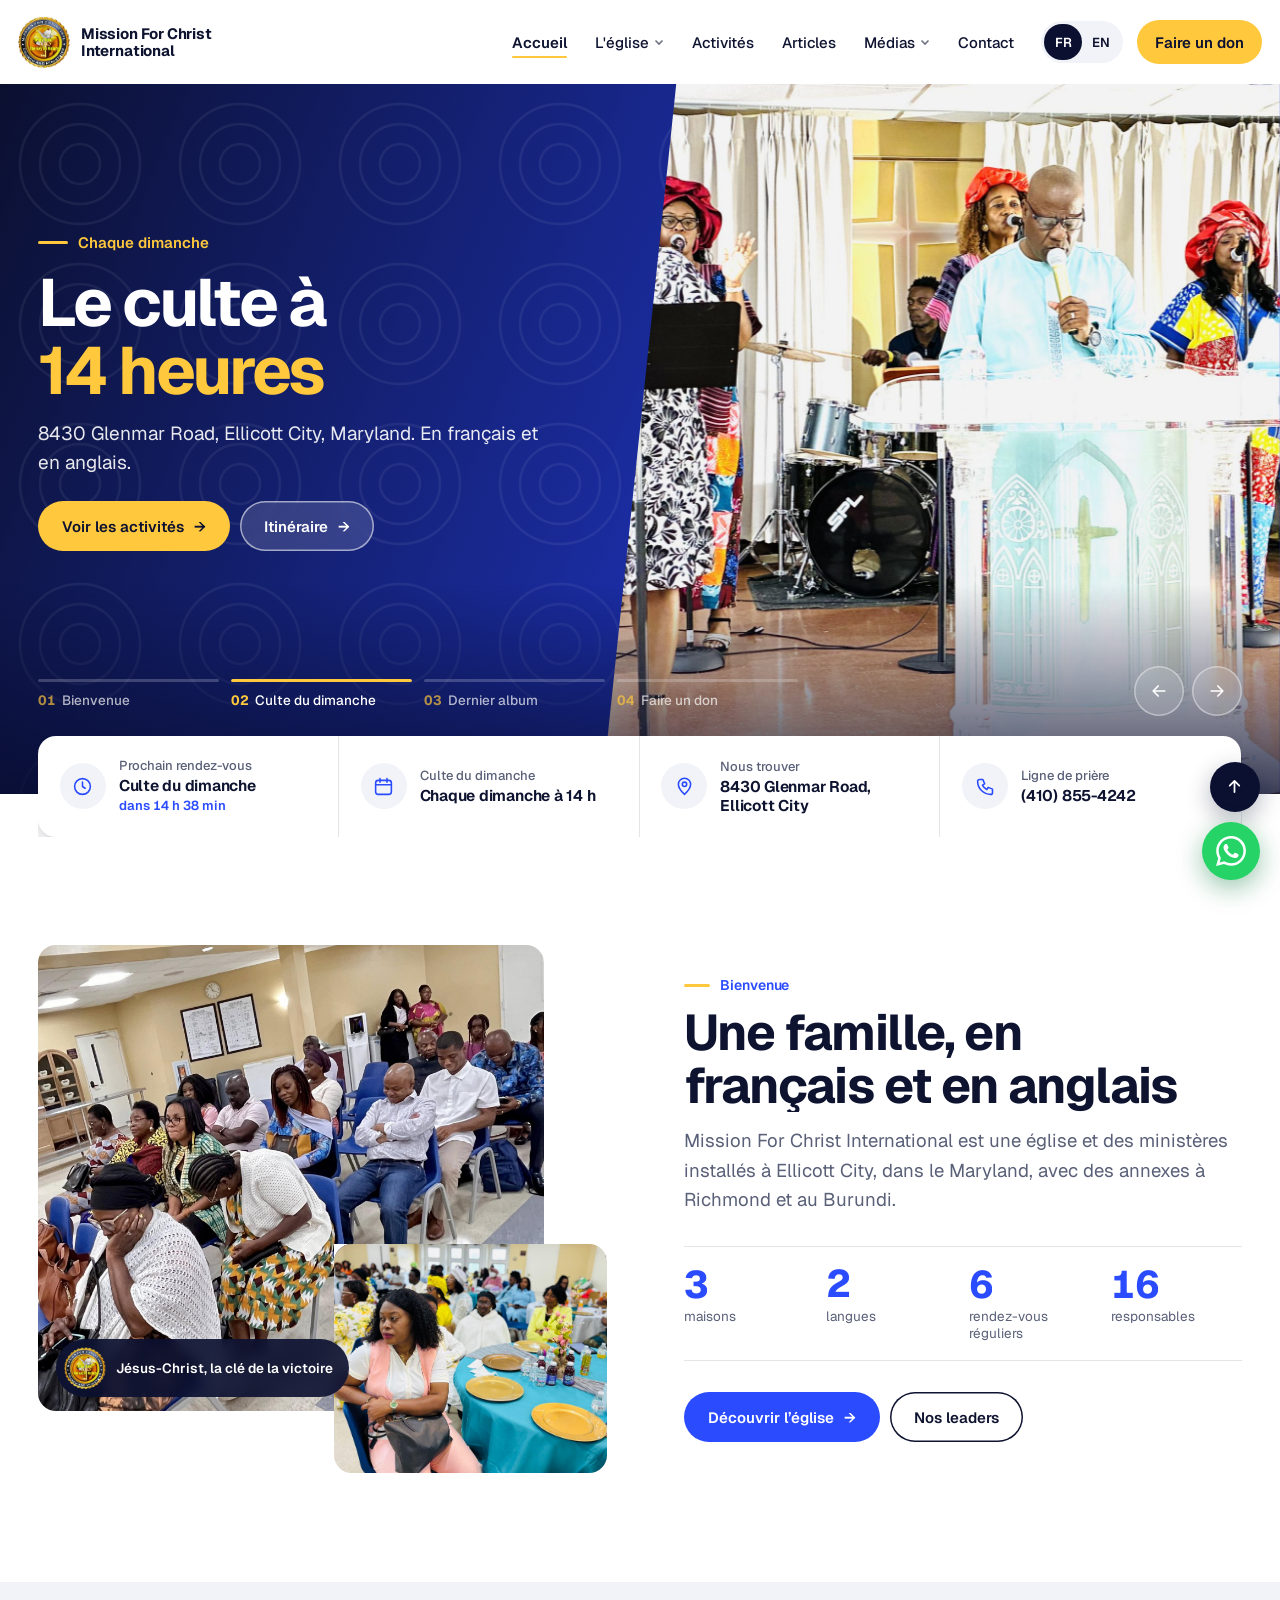
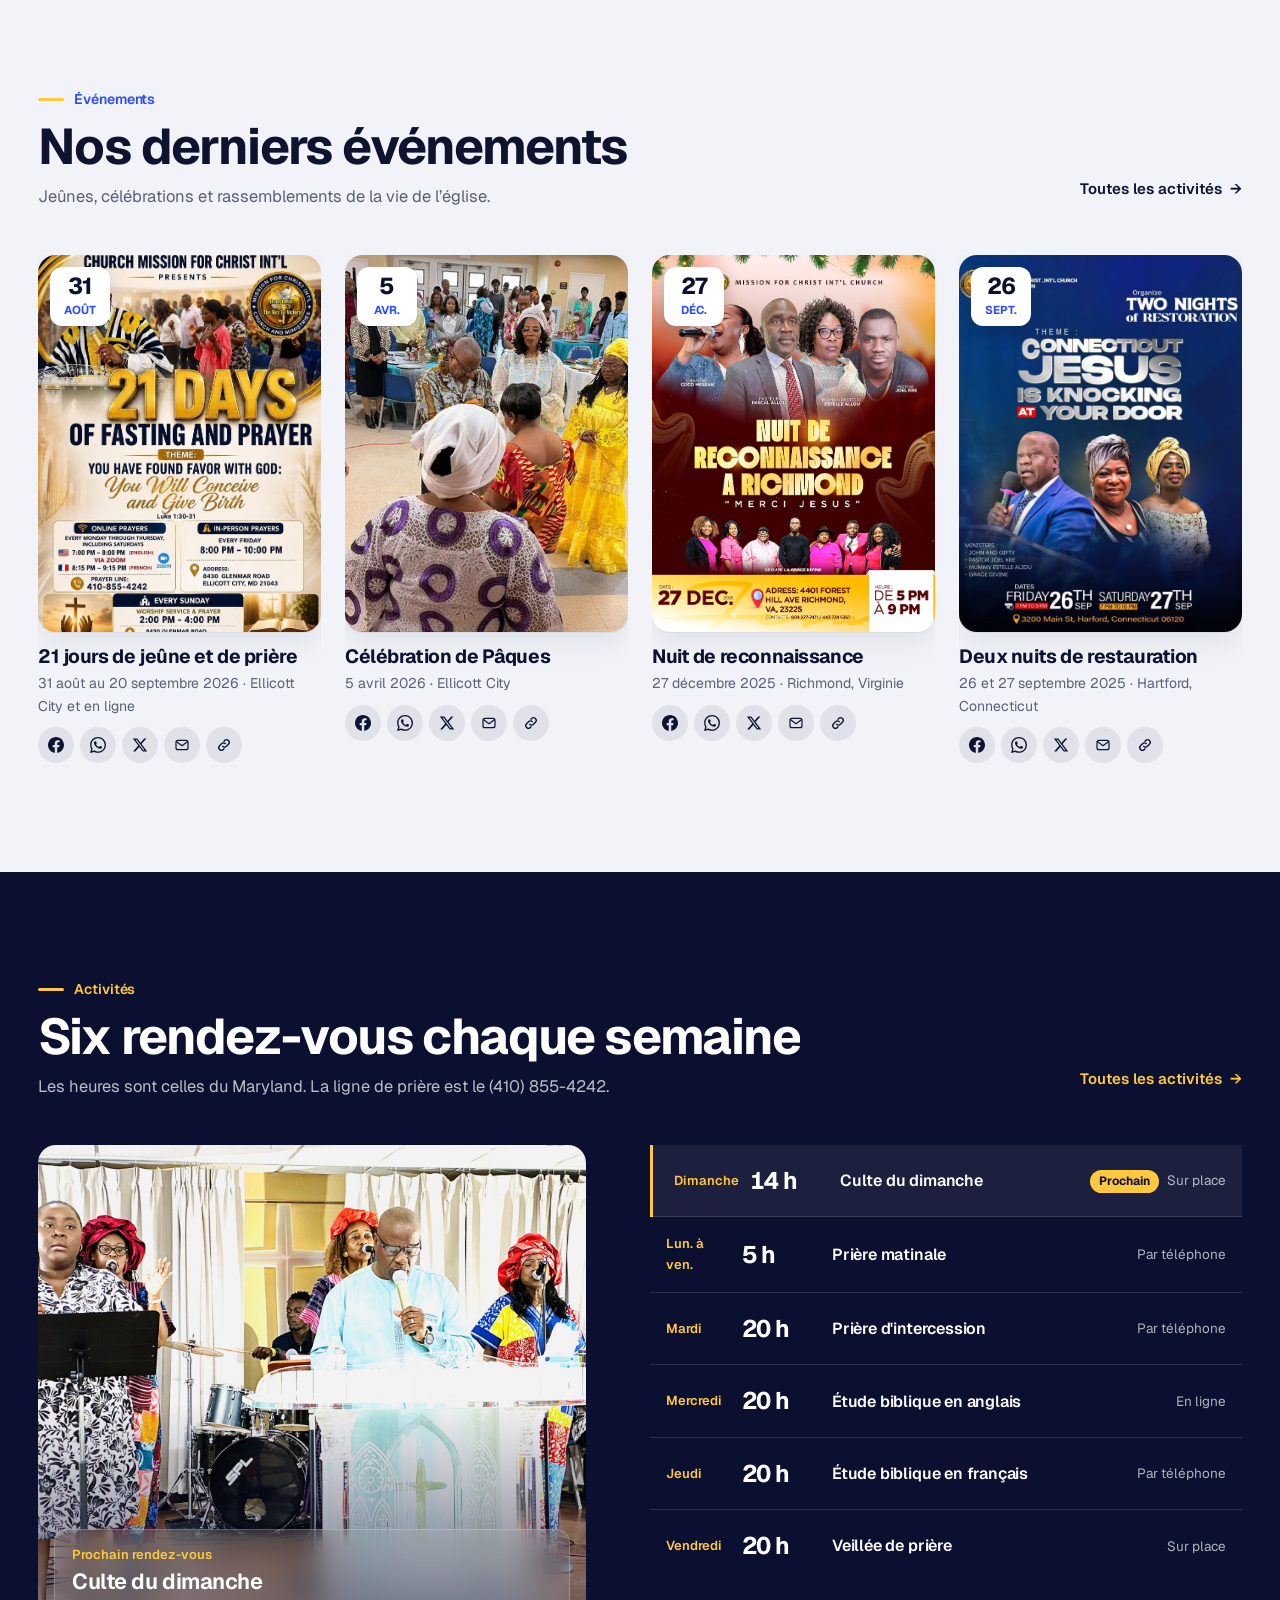
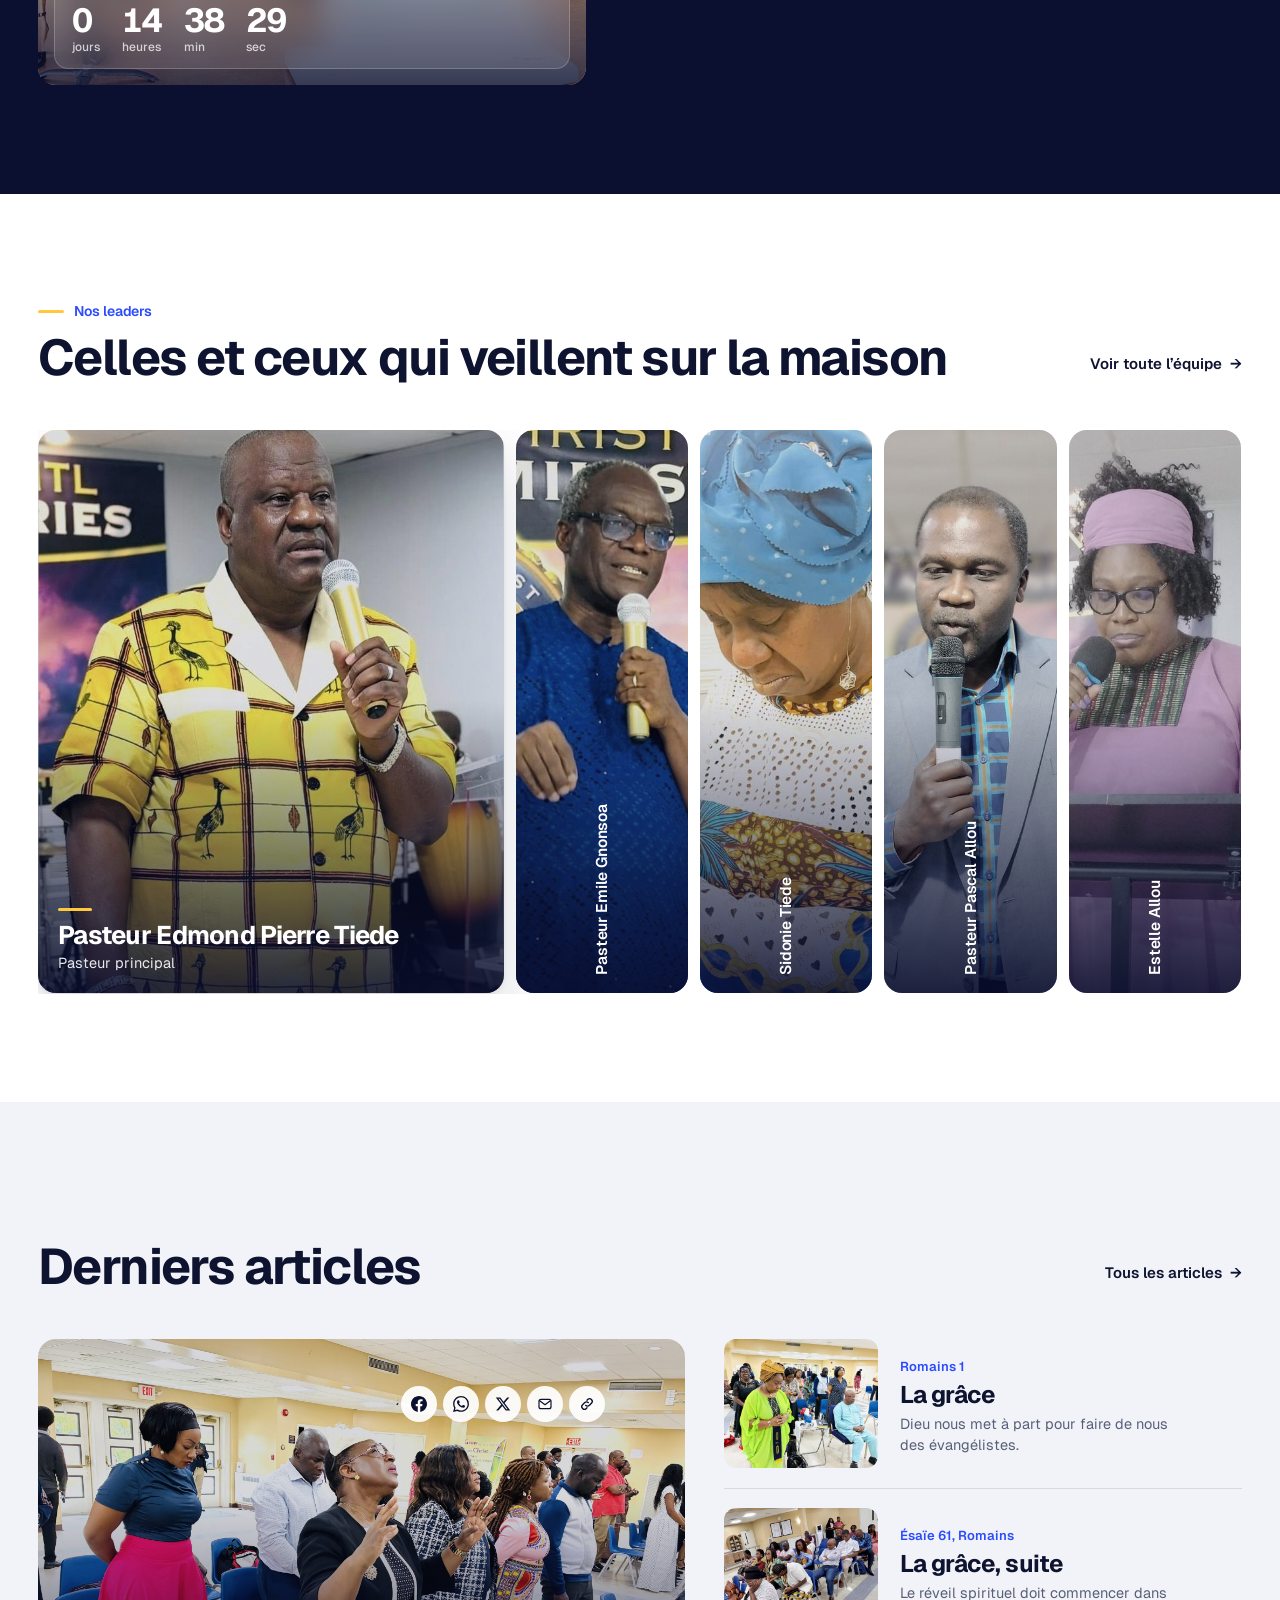
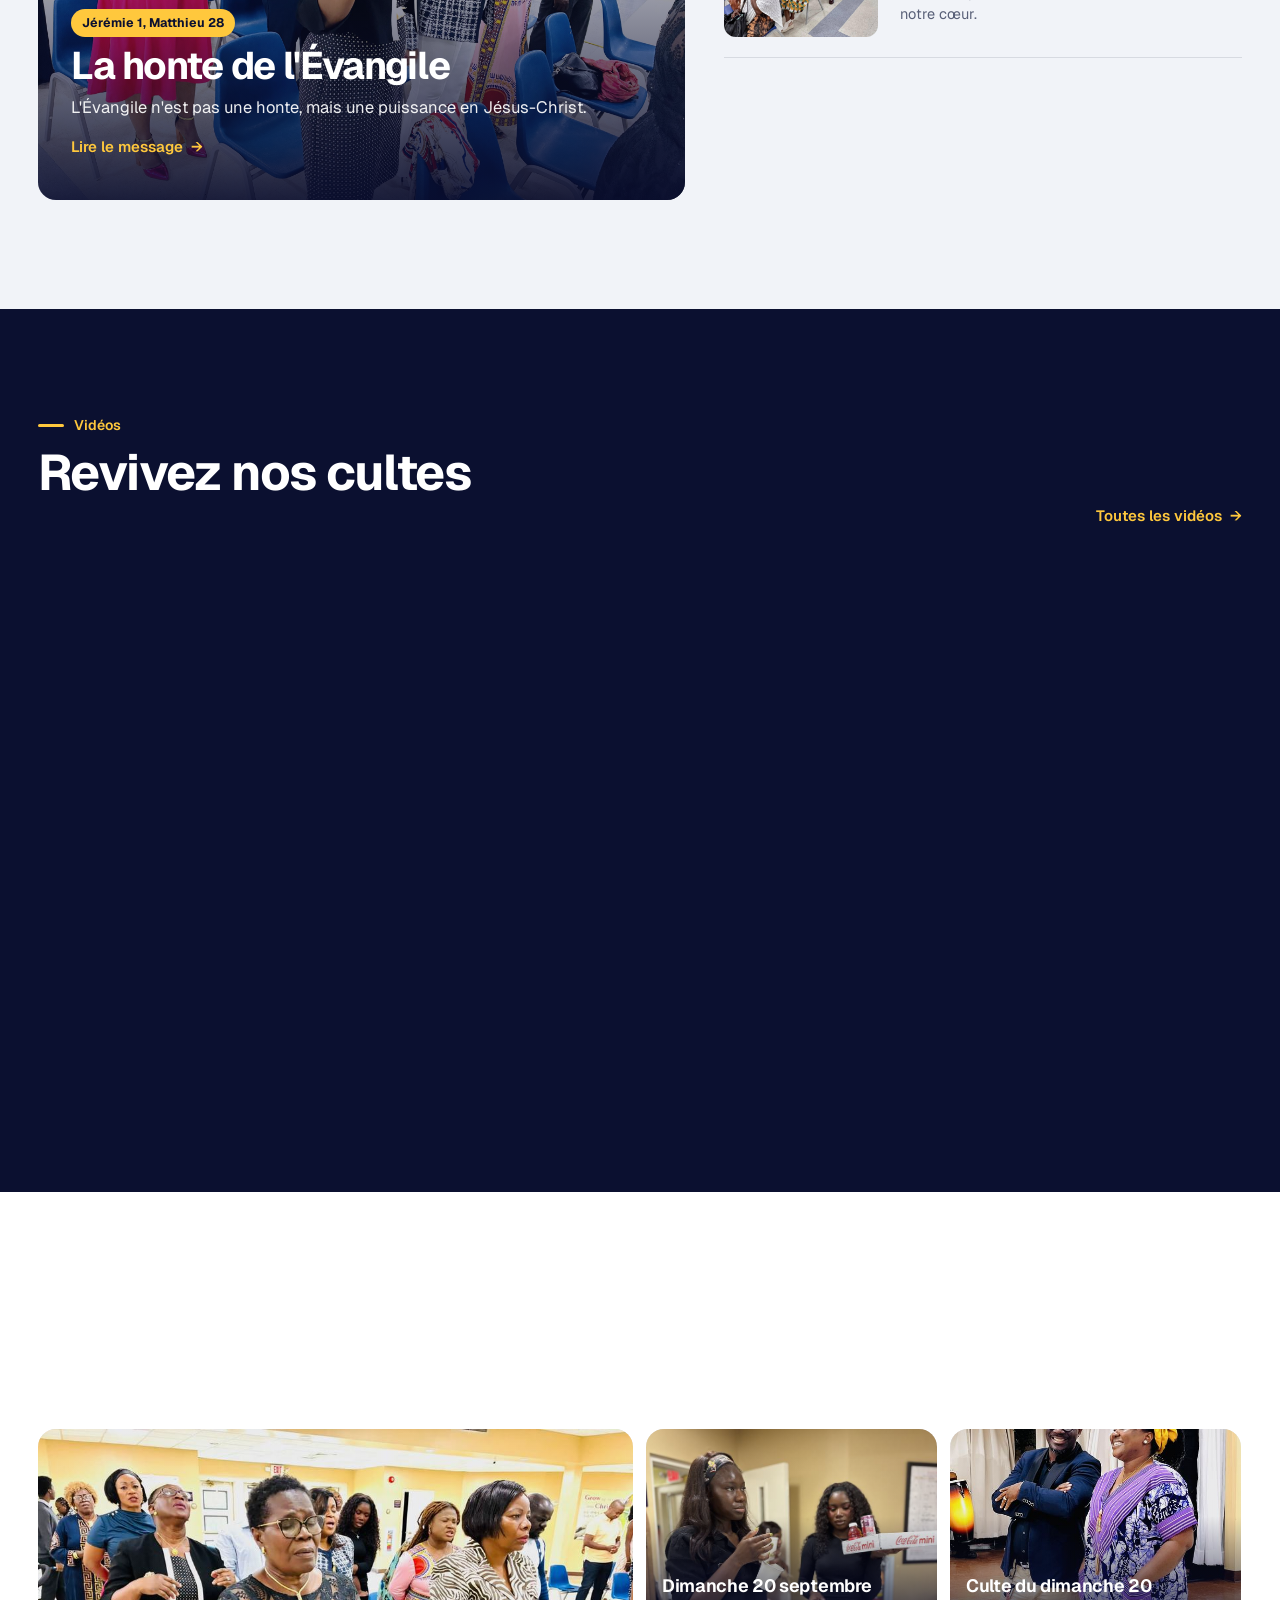
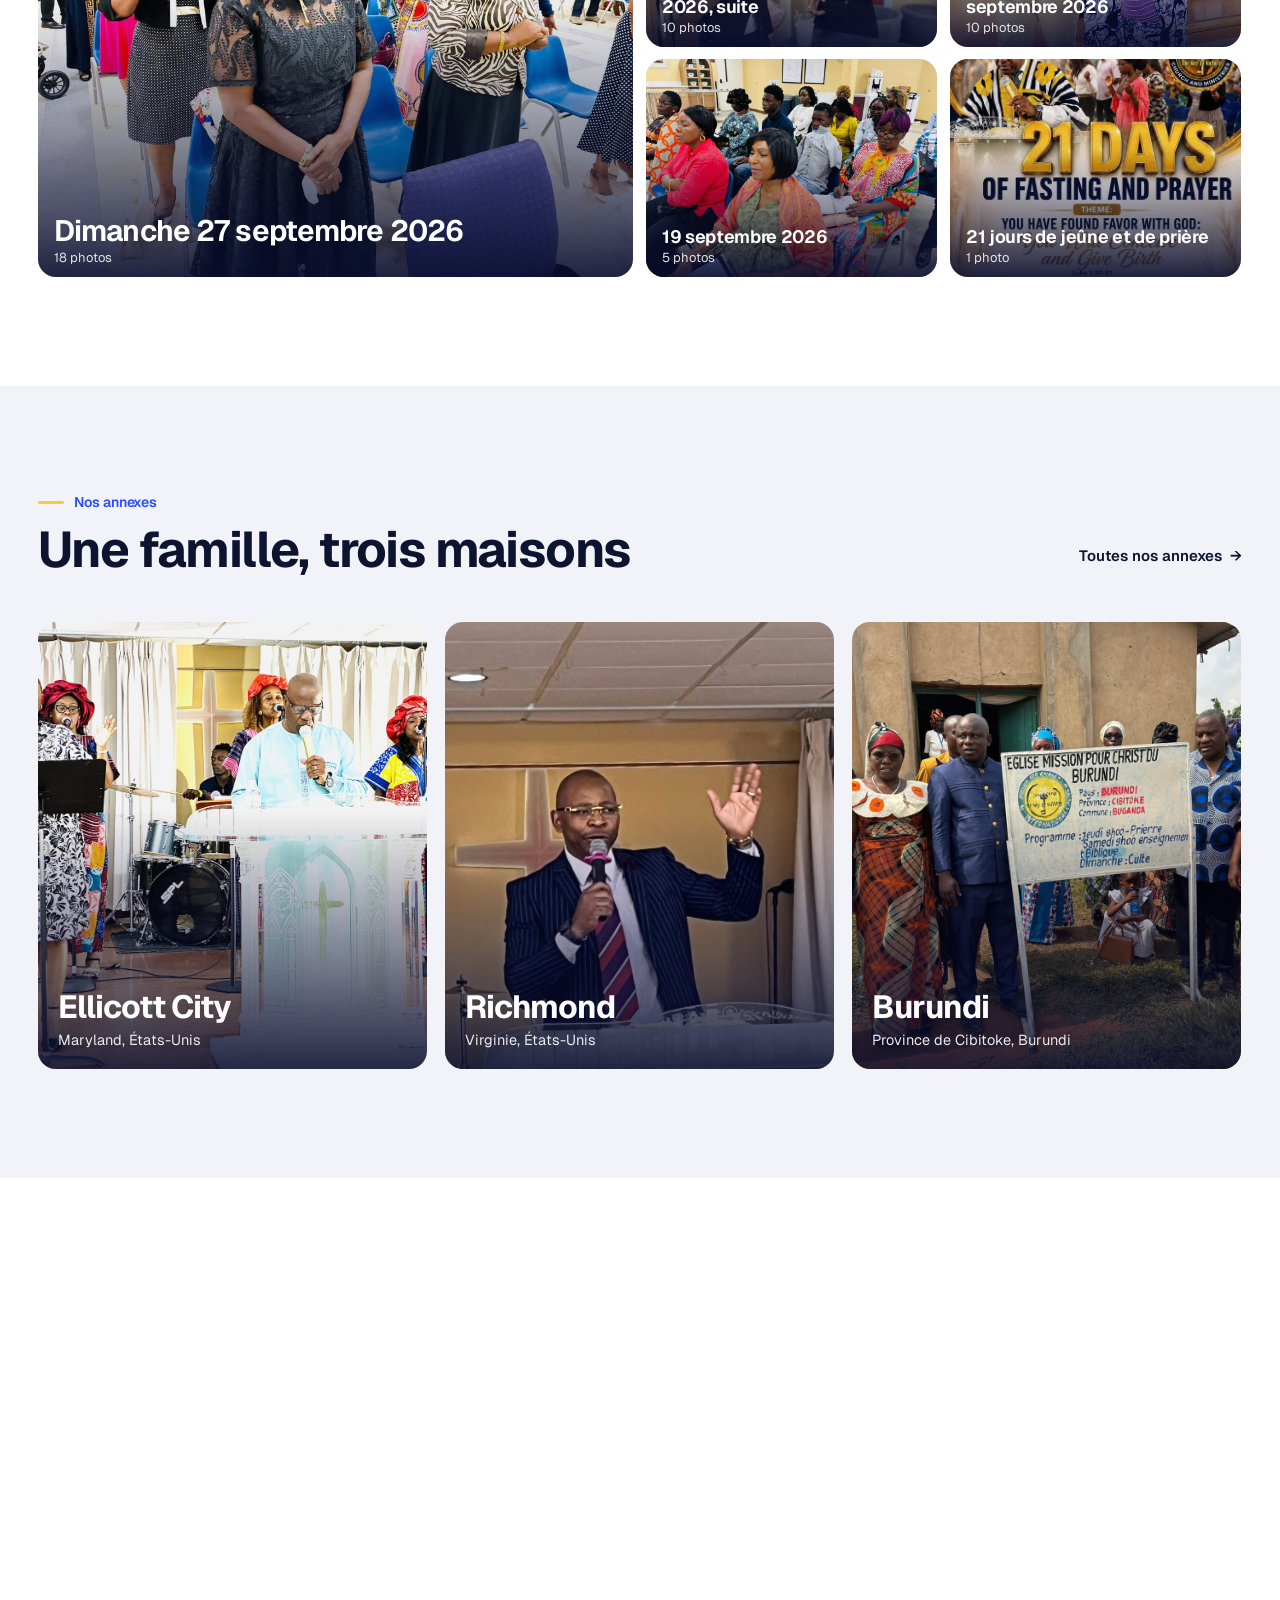
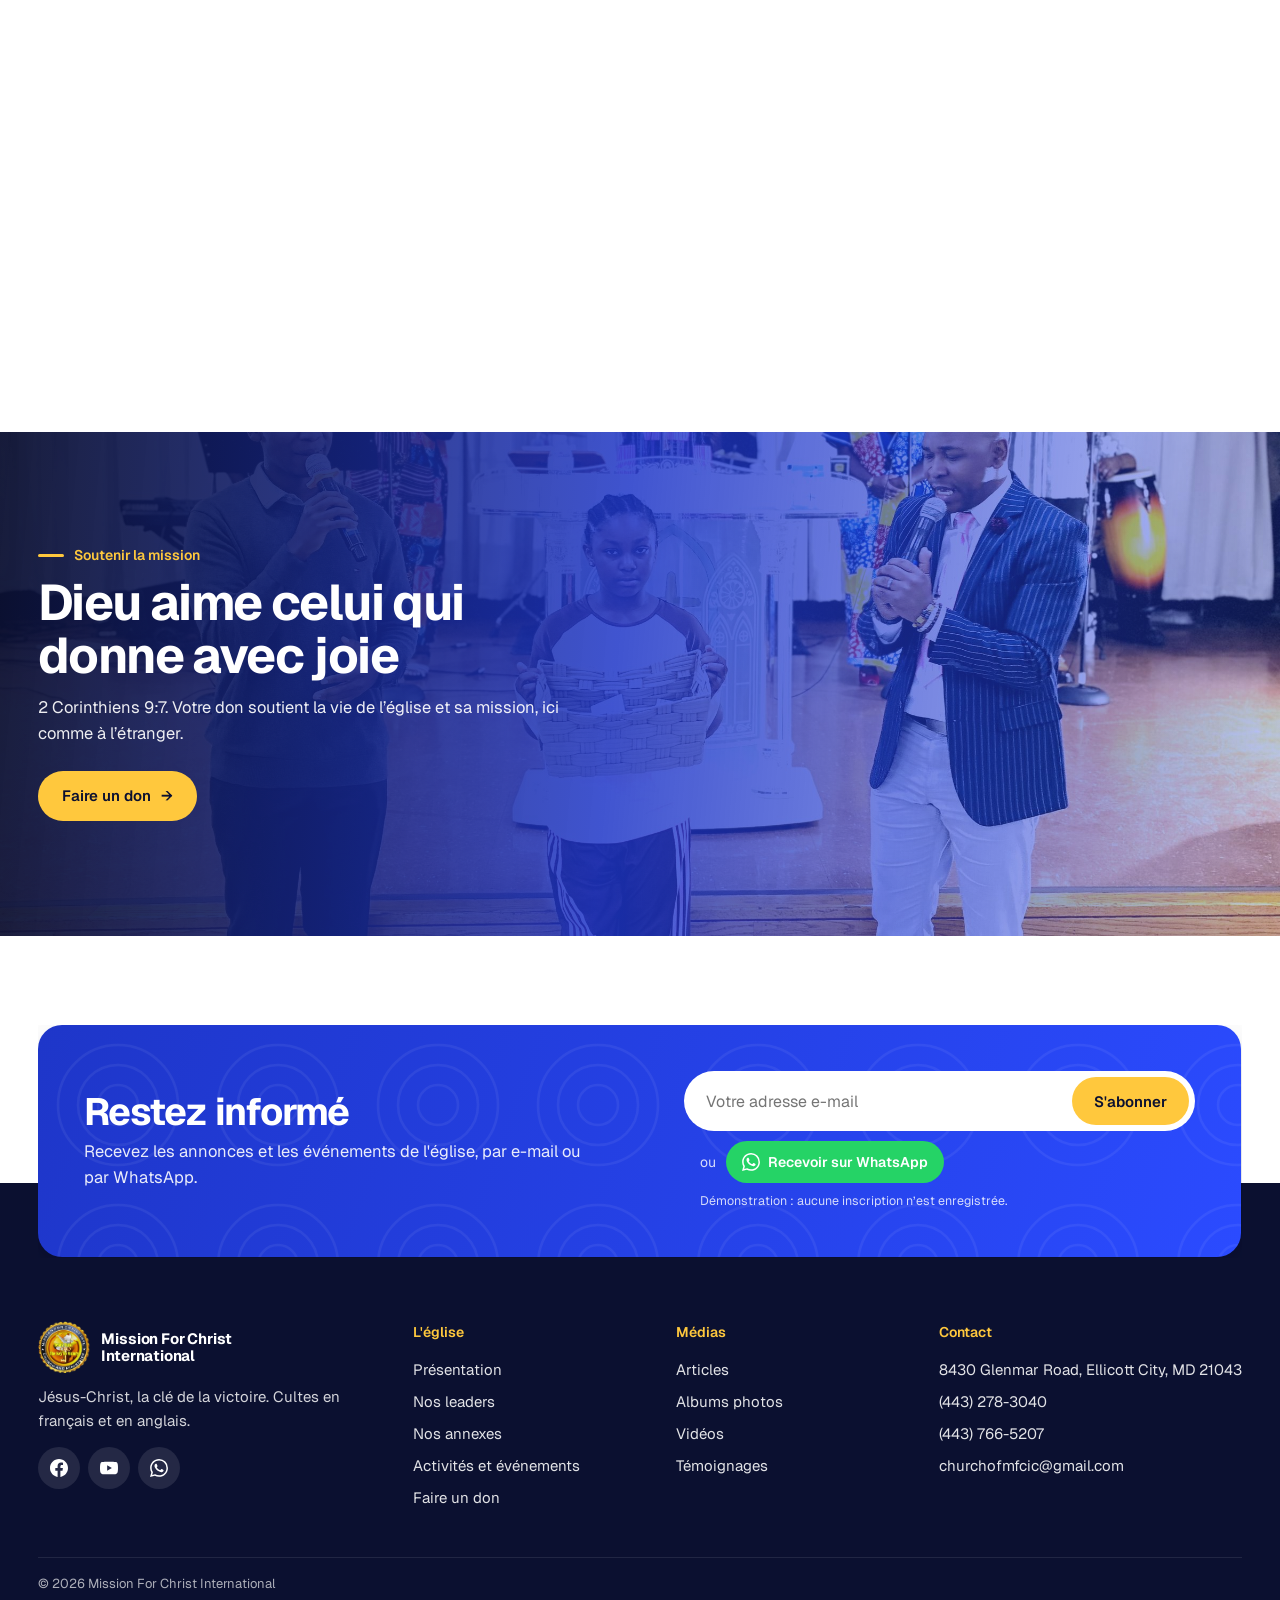
==== index.html @ 02cd9f5e "Publie la démo du site Mission For Christ International Co-Authored-By: Claude Opus 5.5 <noreply@ant" ====
<!doctype html>
<html lang="fr">
<head>
<meta charset="utf-8"><meta name="viewport" content="width=device-width,initial-scale=1">
<meta name="robots" content="noindex,nofollow">
<title>Mission For Christ International</title>
<meta name="description" content="Église et ministères à Ellicott City, Maryland. Jésus-Christ, la clé de la victoire. Cultes en français et en anglais.">
<link rel="icon" href="assets/img/logo.png">
<link rel="preconnect" href="https://fonts.googleapis.com"><link rel="preconnect" href="https://fonts.gstatic.com" crossorigin>
<link href="https://fonts.googleapis.com/css2?family=Geist:wght@400;500;600;700;800&display=swap" rel="stylesheet">
<link rel="stylesheet" href="site.css?v=8">
</head>
<body>
<div id="root"></div>
<script src="albums-data.js"></script>
<script src="site.js?v=8"></script>
</body>
</html>
---- site.css ----
/* MFCI, version 3. Couleurs : blanc, bleu, or, marine. Sobre, avec du mouvement au défilement et au survol. */
:root{--navy:#0B1030;--ink:#0E1330;--blue:#2B4BFF;--blue2:#1E36C9;--gold:#FFC83D;--mist:#F1F3F8;--white:#fff;--muted:#596078;--rule:rgba(14,19,48,.11);
  --t:'Geist',system-ui,-apple-system,sans-serif;--r:18px;--ease:cubic-bezier(.2,.7,.2,1);--gut:clamp(32px,6vw,88px);--sp:clamp(60px,8.5vw,116px);
  --sh:0 1px 2px rgba(14,19,48,.05),0 10px 30px rgba(14,19,48,.08);--sh2:0 2px 4px rgba(14,19,48,.06),0 24px 56px rgba(14,19,48,.16);
  --rings:url("data:image/svg+xml,%3Csvg xmlns='http://www.w3.org/2000/svg' width='160' height='160'%3E%3Cg fill='none' stroke='%23fff' stroke-opacity='.06' stroke-width='2.5'%3E%3Ccircle cx='80' cy='80' r='60'/%3E%3Ccircle cx='80' cy='80' r='40'/%3E%3Ccircle cx='80' cy='80' r='20'/%3E%3C/g%3E%3C/svg%3E")}
*{box-sizing:border-box;margin:0}
html{scroll-behavior:smooth;scroll-padding-top:90px;-webkit-font-smoothing:antialiased;-webkit-text-size-adjust:100%;background:var(--navy)}
body{font:400 16.5px/1.6 var(--t);color:var(--ink);background:#fff;overflow-x:clip;min-height:100svh}
img{display:block;max-width:100%}
a{color:inherit}
button{font-family:inherit}
h1,h2,h3,h4{font-weight:700;letter-spacing:-.032em;line-height:1.06;text-wrap:balance}
h2{font-size:clamp(30px,4vw,50px)}
h3{font-size:clamp(20px,1.9vw,24px);line-height:1.15;letter-spacing:-.022em}
p{text-wrap:pretty}
:focus-visible{outline:2.5px solid var(--blue);outline-offset:3px;border-radius:6px}
.wrap{width:min(1240px,100% - var(--gut));margin-inline:auto}
.sec{padding:var(--sp) 0;overflow-x:clip}
.sec.mist{background:var(--mist)}
.sec.navy{background:var(--navy);color:#fff}
.kick{display:flex;align-items:center;gap:10px;font:600 14px/1.2 var(--t);letter-spacing:-.005em;color:var(--blue);margin-bottom:12px}
.kick::before{content:"";width:26px;height:2.5px;border-radius:2px;background:var(--gold)}
.navy .kick{color:var(--gold)}
.lead{font-size:clamp(17px,1.45vw,19px);line-height:1.6;color:var(--muted)}
.navy .lead{color:rgba(255,255,255,.76)}
.sh{display:flex;justify-content:space-between;align-items:flex-end;gap:20px;margin-bottom:clamp(26px,3.6vw,46px)}
.sh p{margin-top:10px;max-width:38em;color:var(--muted)}
.navy .sh p{color:rgba(255,255,255,.72)}
.muted{color:var(--muted)}
.todo{display:block;padding:14px 16px;border-radius:12px;background:#FFF6DA;color:#5A4300;font-size:14.5px;line-height:1.45}

/* Boutons et liens */
.btn{position:relative;display:inline-flex;align-items:center;justify-content:center;gap:10px;min-height:50px;padding:0 24px;border:0;border-radius:999px;background:var(--blue);color:#fff;font:600 15px var(--t);text-decoration:none;cursor:pointer;overflow:hidden;isolation:isolate;transition:transform .15s,color .25s,box-shadow .25s}
.btn::before{content:"";position:absolute;inset:0;z-index:-1;background:var(--navy);transform:translateY(101%);transition:transform .35s var(--ease)}
.btn:hover::before{transform:none}
.btn:active{transform:scale(.96)}
.btn i{font-style:normal;transition:transform .3s var(--ease)}
.btn:hover i{transform:translateX(4px)}
.btn.gold{background:var(--gold);color:var(--navy)}.btn.gold::before{background:#fff}
.btn.white{background:#fff;color:var(--navy)}.btn.white::before{background:var(--gold)}
.btn.ghost{background:rgba(255,255,255,.14);color:#fff;box-shadow:inset 0 0 0 1.5px rgba(255,255,255,.55);backdrop-filter:blur(6px)}.btn.ghost::before{background:#fff}.btn.ghost:hover{color:var(--navy)}
.btn.line{background:transparent;color:var(--ink);box-shadow:inset 0 0 0 1.5px var(--ink)}.btn.line::before{background:var(--ink)}.btn.line:hover{color:#fff}
.btn.navybtn{background:var(--navy)}.btn.navybtn::before{background:var(--blue)}
.btns{display:flex;flex-wrap:wrap;gap:10px}
.more{display:inline-flex;align-items:center;gap:8px;min-height:40px;font-weight:600;font-size:15px;text-decoration:none;white-space:nowrap;background-image:linear-gradient(currentColor,currentColor);background-repeat:no-repeat;background-size:0 1.5px;background-position:0 calc(100% - 6px);transition:background-size .3s var(--ease)}
.more:hover{background-size:calc(100% - 22px) 1.5px}
.more i{font-style:normal;transition:transform .3s var(--ease)}
.more:hover i{transform:translateX(5px)}
.navy .more{color:var(--gold)}

/* En-tête */
.hd{position:fixed;left:0;right:0;top:0;z-index:60;background:#fff;transition:box-shadow .3s}
.hd-sp{height:84px}
.hd.small{box-shadow:0 1px 0 var(--rule),0 8px 24px rgba(14,19,48,.07)}
.hd-in{display:flex;align-items:center;gap:14px;width:min(1320px,100% - 36px);margin-inline:auto;height:84px;transition:height .3s var(--ease)}
.hd.small .hd-in{height:68px}
.brand{display:flex;align-items:center;gap:11px;text-decoration:none;font-weight:700;font-size:15px;line-height:1.14;letter-spacing:-.012em;margin-right:auto}
.brand img{width:52px;height:52px;object-fit:contain;flex:none;transition:width .3s var(--ease),height .3s var(--ease)}
.hd.small .brand img{width:44px;height:44px}
.prog{position:absolute;left:0;bottom:-2px;height:2.5px;width:100%;background:var(--gold);transform:scaleX(0);transform-origin:left;pointer-events:none}
.mainnav{display:flex;align-items:center;gap:2px}
.nav-i{position:relative}
.nav-i>a,.nav-i>button{position:relative;display:flex;align-items:center;gap:5px;min-height:44px;padding:0 13px;border:0;background:none;color:inherit;font:500 15px var(--t);text-decoration:none;cursor:pointer;white-space:nowrap}
.nav-i>a::after,.nav-i>button::after{content:"";position:absolute;left:13px;right:13px;bottom:6px;height:2.5px;border-radius:2px;background:var(--gold);transform:scaleX(0);transform-origin:left;transition:transform .3s var(--ease)}
.nav-i:hover>a::after,.nav-i:hover>button::after,.nav-i.cur>a::after,.nav-i.cur>button::after{transform:none}
.nav-i.cur>a,.nav-i.cur>button{font-weight:600}
.nav-i svg{width:10px;height:10px;opacity:.6;transition:transform .25s}
.nav-i:hover svg{transform:rotate(180deg)}
.sub{position:absolute;left:0;top:100%;min-width:240px;padding:8px;border-radius:16px;background:#fff;box-shadow:var(--sh2);opacity:0;visibility:hidden;transform:translateY(8px);transition:opacity .2s,transform .25s var(--ease),visibility .2s;z-index:70}
.nav-i:hover .sub,.nav-i:focus-within .sub{opacity:1;visibility:visible;transform:none}
.sub a{display:block;padding:10px 12px;border-radius:10px;font-size:15px;font-weight:500;text-decoration:none;transition:background-color .15s,padding-left .25s var(--ease)}
.sub a:hover{background:var(--mist);padding-left:18px}
.langs{display:flex;padding:3px;border-radius:999px;background:var(--mist);flex:none}
.langs button{min-width:38px;height:36px;border:0;background:none;border-radius:999px;color:inherit;font:600 13px var(--t);cursor:pointer;transition:background-color .2s,color .2s}
.langs button.on{background:var(--navy);color:#fff}
.hd .btn{min-height:44px;padding:0 18px}
.burger{display:none;width:46px;height:46px;border:0;border-radius:50%;background:var(--mist);color:inherit;cursor:pointer;place-items:center;flex:none}
.burger svg{width:20px;height:20px}
.drawer{position:fixed;inset:0;z-index:90;visibility:hidden;pointer-events:none;transition:visibility .3s}
.drawer::before{content:"";position:absolute;inset:0;background:rgba(8,10,34,.55);opacity:0;transition:opacity .3s}
.drawer-in{position:absolute;right:0;top:0;bottom:0;width:min(420px,88vw);background:#fff;padding:18px 22px 26px;overflow-y:auto;transform:translateX(100%);transition:transform .35s var(--ease);display:flex;flex-direction:column;gap:14px}
.menu-open .drawer{visibility:visible;pointer-events:auto}.menu-open .drawer::before{opacity:1}.menu-open .drawer-in{transform:none}
.drawer-top{display:flex;justify-content:space-between;align-items:center}
.drawer h4{font:600 13px var(--t);letter-spacing:0;color:var(--muted);margin:10px 0 0}
.drawer a.dl{display:flex;align-items:center;min-height:46px;font-weight:600;font-size:18px;text-decoration:none;letter-spacing:-.015em;box-shadow:0 1px 0 var(--rule)}
.drawer .btn{width:100%;margin-top:auto;flex:none}

/* Carrousel de bannières, sur toute la largeur */
.hero{position:relative;height:clamp(520px,calc(100svh - 190px),760px);background:var(--navy);color:#fff;overflow:hidden;touch-action:pan-y;user-select:none}
.hs{position:absolute;inset:0;visibility:hidden;z-index:0;clip-path:inset(0);transition:clip-path 1s cubic-bezier(.76,0,.24,1)}
.hs.on{visibility:visible;z-index:2}.hs.out{visibility:visible;z-index:1}
.hs.from-r{visibility:visible;z-index:2;clip-path:inset(0 0 0 100%)}.hs.from-l{visibility:visible;z-index:2;clip-path:inset(0 100% 0 0)}
.hs-bg{position:absolute;inset:0;overflow:hidden;transition:transform 1s cubic-bezier(.76,0,.24,1)}
.hs.out .hs-bg{transform:translateX(-5%)}
.hs-bg img{width:100%;height:100%;object-fit:cover}
.hs.on .hs-bg img{animation:kb 9s ease-out forwards}
@keyframes kb{from{transform:scale(1.09)}to{transform:scale(1)}}
.hs--photo .hs-bg::after{content:"";position:absolute;inset:0;background:linear-gradient(90deg,rgba(8,12,44,.9) 0%,rgba(8,12,44,.66) 38%,rgba(8,12,44,.12) 72%),linear-gradient(0deg,rgba(8,12,44,.65),rgba(8,12,44,0) 34%)}
.hs--split{background:linear-gradient(112deg,#0B1030 0%,#1A2CA0 52%,#2B4BFF 100%)}
.hs--split::before{content:"";position:absolute;inset:0;background:var(--rings)}
.hs-media{position:absolute;top:0;bottom:0;right:0;width:53%;clip-path:polygon(11% 0,100% 0,100% 100%,0 100%);overflow:hidden}
.hs-media img{width:100%;height:100%;object-fit:cover}
.hs.on .hs-media img{animation:kb 9s ease-out forwards}
.hs--rev .hs-media{right:auto;left:0;clip-path:polygon(0 0,100% 0,89% 100%,0 100%)}
.hs--rev .hs-txt{margin-left:auto}
.hs-in{position:relative;height:100%;display:flex;align-items:center;padding-bottom:96px}
.hs-txt{width:min(600px,50%)}
.hs--photo .hs-txt{width:min(680px,66%)}
.hs-txt>*{opacity:0;transform:translateY(26px)}
.hs.on .hs-txt>*{opacity:1;transform:none;transition:opacity .75s var(--ease),transform .75s var(--ease);transition-delay:calc(.42s + var(--i,0)*.11s)}
.hs-k{display:flex;align-items:center;gap:10px;font-weight:600;font-size:15px;color:var(--gold);margin-bottom:14px}
.hs-k::before{content:"";width:30px;height:2.5px;background:var(--gold);border-radius:2px}
.hs-txt h1,.hs-txt h2{font-size:clamp(38px,5.2vw,74px);line-height:1.02;letter-spacing:-.04em}
.hs-txt em{font-style:normal;color:var(--gold)}
.hs-txt p{margin:16px 0 24px;font-size:clamp(16px,1.5vw,19px);line-height:1.5;color:rgba(255,255,255,.9);max-width:32em}
/* Pagination maison : chapitres avec barre de progression */
.hn{position:absolute;z-index:5;left:0;right:0;bottom:78px}
.hn .wrap{display:flex;align-items:center;gap:22px}
.hn-tabs{flex:1;display:grid;grid-auto-flow:column;grid-auto-columns:1fr;gap:12px;max-width:760px}
.hn-tab{display:block;padding:10px 0 4px;border:0;background:none;color:#fff;text-align:left;cursor:pointer;font:500 13.5px var(--t);opacity:.68;transition:opacity .25s;min-width:0}
.hn-tab:hover,.hn-tab.on{opacity:1}
.hn-tab .bar{display:block;height:3px;border-radius:3px;background:rgba(255,255,255,.3);overflow:hidden;margin-bottom:9px}
.hn-tab .bar b{display:block;height:100%;width:0;background:var(--gold);border-radius:3px}
.hn-tab.on .bar b{animation:hfill 7s linear forwards}
.hero:has(:focus-visible) .hn-tab.on .bar b{animation-play-state:paused}
@media (hover:hover){.hero:hover .hn-tab.on .bar b{animation-play-state:paused}}
@keyframes hfill{to{width:100%}}
.hn-tab span{display:block;white-space:nowrap;overflow:hidden;text-overflow:ellipsis}
.hn-tab span b{font-weight:700;color:var(--gold);margin-right:6px;font-variant-numeric:tabular-nums}
.hn-ar{display:flex;gap:8px;flex:none;margin-left:auto}
.hn-ar button{width:50px;height:50px;border-radius:50%;border:0;background:rgba(255,255,255,.14);color:#fff;cursor:pointer;display:grid;place-items:center;backdrop-filter:blur(8px);box-shadow:inset 0 0 0 1.5px rgba(255,255,255,.38);transition:background-color .2s,color .2s,transform .15s}
.hn-ar button:hover{background:var(--gold);color:var(--navy)}
.hn-ar button:active{transform:scale(.94)}
.hn-ar svg{width:20px;height:20px}
.fixe .hn-tab.on .bar b{animation:none;width:100%}

/* Barre d'informations à cheval sur la bannière */
.info{position:relative;z-index:6;margin-top:-58px}
.info-g{display:grid;grid-template-columns:repeat(4,1fr);background:#fff;border-radius:var(--r);box-shadow:var(--sh2);overflow:hidden}
.info-c{display:flex;gap:13px;align-items:center;padding:20px clamp(14px,1.7vw,22px);text-decoration:none;box-shadow:-1px 0 0 var(--rule);transition:background-color .25s;min-width:0}
.info-c:first-child{box-shadow:none}
a.info-c:hover{background:var(--mist)}
.ico{width:46px;height:46px;flex:none;border-radius:50%;display:grid;place-items:center;background:var(--mist);color:var(--blue);transition:background-color .25s,color .25s,transform .35s var(--ease)}
.ico svg{width:21px;height:21px}
a.info-c:hover .ico{background:var(--blue);color:#fff;transform:scale(1.07)}
.info small{display:block;font-size:13px;color:var(--muted);font-weight:500}
.info b{display:block;font-weight:650;font-size:15.5px;line-height:1.22;letter-spacing:-.015em}
.info .c{display:block;font-size:13px;color:var(--blue);font-weight:600;font-variant-numeric:tabular-nums}

/* Bienvenue */
.ab{display:grid;grid-template-columns:1.02fr 1fr;gap:clamp(30px,6vw,92px);align-items:center}
.ab-v{position:relative;padding:0 11% 11% 0}
.ab-1{aspect-ratio:1/.92;border-radius:var(--r);overflow:hidden}
.ab-1 img,.ab-2 img{width:100%;height:100%;object-fit:cover;object-position:50% 30%}
.ab-2{position:absolute;right:0;bottom:0;width:48%;aspect-ratio:1/.84;border-radius:var(--r);overflow:hidden;box-shadow:0 0 0 8px #fff,var(--sh2)}
.ab-b{position:absolute;left:18px;bottom:calc(11% + 18px);display:flex;align-items:center;gap:10px;padding:8px 16px 8px 8px;border-radius:999px;background:rgba(11,16,48,.9);color:#fff;font-weight:600;font-size:13.5px;line-height:1.2;max-width:60%;backdrop-filter:blur(6px)}
.ab-b img{width:42px;height:42px;object-fit:contain;flex:none}
.stats{display:grid;grid-template-columns:repeat(4,1fr);gap:12px;margin:clamp(22px,3vw,32px) 0;padding:18px 0;box-shadow:0 -1px 0 var(--rule),0 1px 0 var(--rule)}
.stat b{display:block;font-size:clamp(28px,3vw,40px);font-weight:750;letter-spacing:-.04em;line-height:1;color:var(--blue);font-variant-numeric:tabular-nums}
.stat>span{font-size:13.5px;color:var(--muted);line-height:1.25;display:block;margin-top:5px}

/* Événements en affiches */
.rail{display:grid;grid-template-columns:repeat(4,1fr);gap:clamp(14px,2vw,24px)}
.ev{display:block;border:0;background:none;padding:0;text-align:left;color:inherit;cursor:pointer;width:100%;font:inherit;text-decoration:none}
.ev-i{position:relative;aspect-ratio:3/4;border-radius:var(--r);overflow:hidden;background:#dfe3ee;box-shadow:var(--sh);transition:transform .45s var(--ease),box-shadow .45s var(--ease)}
.ev-i img{width:100%;height:100%;object-fit:cover;object-position:50% 12%;transition:transform .9s var(--ease)}
.ev-d{position:absolute;left:12px;top:12px;width:60px;padding:8px 0 7px;border-radius:12px;background:#fff;color:var(--navy);text-align:center;box-shadow:0 6px 18px rgba(14,19,48,.22)}
.ev-d b{display:block;font-size:23px;font-weight:750;letter-spacing:-.04em;line-height:1}
.ev-d span{display:block;font-size:11.5px;font-weight:700;color:var(--blue);margin-top:3px;text-transform:uppercase}
.ev-o{position:absolute;inset:auto 0 0;padding:44px 16px 14px;background:linear-gradient(0deg,rgba(8,12,44,.9),rgba(8,12,44,0));color:#fff;font-weight:600;font-size:14px;opacity:0;transform:translateY(14px);transition:opacity .3s,transform .4s var(--ease)}
.ev:hover .ev-o{opacity:1;transform:none}
.ev h3{margin-top:14px;font-size:clamp(17px,1.5vw,20px);transition:color .2s}
.ev:hover h3{color:var(--blue)}
.ev small{display:block;color:var(--muted);font-size:14px;margin-top:4px}

/* Activités : photo qui change au survol */
.ac{display:grid;grid-template-columns:1fr 1.08fr;gap:clamp(24px,5vw,72px);align-items:stretch}
.ac-p{position:relative;min-height:540px;border-radius:var(--r);overflow:hidden;background:#141a45}
.ac-p img{position:absolute;inset:0;width:100%;height:100%;object-fit:cover;opacity:0;transform:scale(1.05);transition:opacity .6s,transform 1.2s var(--ease)}
.ac-p img.on{opacity:1;transform:none}
.ac-p::after{content:"";position:absolute;inset:0;background:linear-gradient(0deg,rgba(8,12,44,.8),rgba(8,12,44,0) 52%)}
.cd{position:absolute;z-index:2;left:16px;right:16px;bottom:16px;padding:16px 18px;border-radius:14px;background:rgba(255,255,255,.1);backdrop-filter:blur(14px);-webkit-backdrop-filter:blur(14px);box-shadow:inset 0 0 0 1px rgba(255,255,255,.2);color:#fff}
.cd small{display:block;font-size:13px;color:var(--gold);font-weight:600}
.cd strong{display:block;font-size:clamp(18px,1.7vw,22px);font-weight:650;letter-spacing:-.02em;line-height:1.2;margin:2px 0 10px}
.cd-n{display:flex;gap:clamp(12px,1.8vw,22px)}
.cd-n div{font-size:clamp(26px,2.6vw,36px);font-weight:700;letter-spacing:-.03em;line-height:1;font-variant-numeric:tabular-nums}
.cd-n span{display:block;font-size:12px;font-weight:500;letter-spacing:0;opacity:.75;margin-top:4px}
.ac-l{display:flex;flex-direction:column}
.ac-r{position:relative;display:grid;grid-template-columns:62px minmax(76px,auto) 1fr auto;align-items:center;gap:6px 14px;width:100%;padding:17px 16px;border:0;background:none;color:inherit;font:inherit;text-align:left;text-decoration:none;cursor:pointer;box-shadow:0 -1px 0 rgba(255,255,255,.14);border-radius:0;transition:background-color .25s,padding-left .35s var(--ease)}
.ac-r::before{content:"";position:absolute;left:0;top:0;bottom:0;width:3px;background:var(--gold);transform:scaleY(0);transition:transform .3s var(--ease)}
.ac-r:hover,.ac-r.act{background:rgba(255,255,255,.07);padding-left:24px}
.ac-r:hover::before,.ac-r.act::before{transform:none}
.ac-day{font-size:13px;font-weight:600;color:var(--gold)}
.ac-t{font-size:clamp(20px,1.9vw,24px);font-weight:700;letter-spacing:-.03em;font-variant-numeric:tabular-nums;white-space:nowrap}
.ac-n{font-weight:600;font-size:16px;line-height:1.25;letter-spacing:-.012em}
.ac-m{font-size:13.5px;color:rgba(255,255,255,.68);text-align:right;white-space:nowrap}
.ac-r.is-next .ac-m::before{content:attr(data-tag);display:inline-block;margin-right:8px;padding:2px 9px;border-radius:999px;background:var(--gold);color:var(--navy);font-size:12px;font-weight:700}

/* Leaders : panneaux qui s'ouvrent */
.lx{display:flex;gap:12px;height:clamp(430px,44vw,580px)}
.lx-i{position:relative;flex:1 1 0;min-width:0;border-radius:var(--r);overflow:hidden;background:#dfe3ee;text-decoration:none;color:#fff;cursor:pointer;transition:flex-grow .7s var(--ease),box-shadow .4s;outline-offset:3px}
.lx-i.on{flex-grow:2.7;box-shadow:var(--sh2)}
.lx-i img{position:absolute;inset:0;width:100%;height:100%;object-fit:cover;object-position:50% 16%;filter:saturate(.75);transition:filter .5s,transform 1.1s var(--ease)}
.lx-i.on img{filter:none}
.lx-i::after{content:"";position:absolute;inset:0;background:linear-gradient(0deg,rgba(8,12,44,.88),rgba(8,12,44,.1) 52%);transition:opacity .4s}
.lx-t{position:absolute;z-index:2;left:20px;right:20px;bottom:20px;opacity:0;transform:translateY(14px);transition:opacity .3s,transform .45s var(--ease)}
.lx-i.on .lx-t{opacity:1;transform:none;transition-delay:.22s}
.lx-t::before{content:"";display:block;width:34px;height:3px;border-radius:2px;background:var(--gold);margin-bottom:10px}
.lx-t b{display:block;font-size:clamp(20px,2vw,27px);font-weight:700;letter-spacing:-.028em;line-height:1.1}
.lx-t span{display:block;margin-top:5px;font-size:14.5px;opacity:.9;line-height:1.3}
.lx-v{position:absolute;z-index:2;left:50%;bottom:18px;writing-mode:vertical-rl;transform:translateX(-50%) rotate(180deg);font-weight:600;font-size:15.5px;letter-spacing:-.01em;white-space:nowrap;transition:opacity .25s}
.lx-i.on .lx-v{opacity:0}

/* Articles */
.ar-g{display:grid;grid-template-columns:1.25fr 1fr;gap:clamp(20px,3vw,40px);align-items:stretch}
.af{position:relative;display:flex;align-items:flex-end;min-height:clamp(360px,36vw,500px);border-radius:var(--r);overflow:hidden;color:#fff;text-decoration:none;isolation:isolate}
.af img{position:absolute;inset:0;z-index:-2;width:100%;height:100%;object-fit:cover;object-position:50% 30%;transition:transform 1s var(--ease)}
.af::before{content:"";position:absolute;inset:0;z-index:-1;background:linear-gradient(0deg,rgba(8,12,44,.92),rgba(8,12,44,.12) 66%)}
.af div{padding:clamp(20px,2.6vw,34px)}
.af h3{font-size:clamp(26px,3vw,40px);line-height:1.06;letter-spacing:-.034em;margin:8px 0}
.tag{display:inline-block;padding:4px 11px;border-radius:999px;background:var(--gold);color:var(--navy);font-size:12.5px;font-weight:700}
.ar{display:grid;grid-template-columns:clamp(104px,12vw,158px) 1fr;gap:clamp(14px,1.8vw,22px);align-items:center;padding:clamp(14px,1.7vw,20px) 0;text-decoration:none;box-shadow:0 1px 0 var(--rule)}
.ar:first-child{padding-top:0}
.ar-t{aspect-ratio:1/.84;border-radius:12px;overflow:hidden}
.ar-t img{width:100%;height:100%;object-fit:cover;transition:transform .8s var(--ease)}
.ar small{font-size:13px;font-weight:600;color:var(--blue)}
.ar h3{margin:3px 0 5px;transition:color .2s}
.ar:hover h3{color:var(--blue)}
.ar p{font-size:14.5px;line-height:1.42;color:var(--muted);display:-webkit-box;-webkit-line-clamp:2;-webkit-box-orient:vertical;overflow:hidden}

/* Lecteur vidéo */
.vp{display:grid;grid-template-columns:minmax(0,1.85fr) minmax(0,1fr);gap:clamp(16px,2.4vw,30px)}
.vp-s{position:relative;aspect-ratio:16/9;border-radius:var(--r);overflow:hidden;background:#000;box-shadow:0 22px 60px rgba(0,0,0,.4)}
.vp-s img{width:100%;height:100%;object-fit:cover;transition:transform 1s var(--ease)}
.vp-s iframe{position:absolute;inset:0;width:100%;height:100%;border:0}
.vp-s::after{content:"";position:absolute;inset:0;pointer-events:none;background:linear-gradient(0deg,rgba(0,0,0,.45),rgba(0,0,0,0) 40%)}
.vp-s.playing::after{display:none}
.vp-b{position:absolute;z-index:2;left:50%;top:50%;width:84px;height:84px;margin:-42px 0 0 -42px;border:0;border-radius:50%;background:var(--gold);color:var(--navy);cursor:pointer;display:grid;place-items:center;transition:transform .3s var(--ease)}
.vp-b::before{content:"";position:absolute;inset:0;border-radius:50%;box-shadow:0 0 0 0 rgba(255,200,61,.55);animation:ring 2.4s infinite}
@keyframes ring{to{box-shadow:0 0 0 26px rgba(255,200,61,0)}}
.vp-b:hover{transform:scale(1.09)}
.vp-b svg{width:30px;height:30px;margin-left:4px}
.vp-c{margin-top:14px}
.vp-c h3{font-size:clamp(20px,2.2vw,28px)}
.vp-c small{display:block;margin-top:4px;font-size:14.5px;opacity:.72}
.vp-l{display:flex;flex-direction:column;gap:4px;max-height:clamp(320px,34vw,500px);overflow-y:auto;scrollbar-width:thin;scrollbar-color:rgba(255,255,255,.3) transparent;padding-right:4px}
.vi{display:grid;grid-template-columns:118px 1fr;gap:12px;align-items:center;width:100%;padding:8px;border:0;border-radius:12px;background:none;color:inherit;font:inherit;text-align:left;cursor:pointer;transition:background-color .2s}
.vi:hover{background:rgba(128,128,128,.14)}
.vi.on{background:rgba(255,200,61,.14);box-shadow:inset 0 0 0 1.5px rgba(255,200,61,.6)}
.vi-t{position:relative;aspect-ratio:16/9;border-radius:8px;overflow:hidden;background:#222}
.vi-t img{width:100%;height:100%;object-fit:cover}
.vi b{display:-webkit-box;-webkit-line-clamp:2;-webkit-box-orient:vertical;overflow:hidden;font-size:14.5px;font-weight:600;line-height:1.25;letter-spacing:-.01em}
.vi small{display:block;font-size:12.5px;opacity:.68;margin-top:2px}
.chips{display:flex;gap:6px;overflow-x:auto;scrollbar-width:none;padding:2px;margin-bottom:clamp(18px,2.4vw,28px)}
.chips::-webkit-scrollbar{display:none}
.chip{flex:none;min-height:42px;padding:0 16px;border:0;border-radius:999px;background:var(--mist);color:var(--ink);font:600 14.5px var(--t);text-decoration:none;display:inline-flex;align-items:center;cursor:pointer;transition:background-color .2s,color .2s}
.chip:hover{background:#E1E5F0}.chip.on{background:var(--navy);color:#fff}
.vg{display:grid;grid-template-columns:repeat(3,1fr);gap:clamp(18px,2.4vw,30px) clamp(14px,2vw,24px)}
.vc{display:block;width:100%;padding:0;border:0;background:none;color:inherit;text-align:left;font:inherit;cursor:pointer}
.vc-i{position:relative;aspect-ratio:16/9;border-radius:14px;overflow:hidden;background:#dfe3ee;box-shadow:var(--sh);transition:transform .4s var(--ease),box-shadow .4s}
.vc:hover .vc-i{transform:translateY(-5px);box-shadow:var(--sh2)}
.vc-i img{width:100%;height:100%;object-fit:cover;transition:transform .8s var(--ease)}
.vc-p{position:absolute;left:50%;top:50%;width:56px;height:56px;margin:-28px 0 0 -28px;border-radius:50%;display:grid;place-items:center;background:rgba(255,255,255,.94);color:var(--navy);transition:transform .3s var(--ease),background-color .25s}
.vc:hover .vc-p{transform:scale(1.12);background:var(--gold)}
.vc-p svg{width:22px;height:22px;margin-left:3px}
.vc b{display:-webkit-box;-webkit-line-clamp:2;-webkit-box-orient:vertical;overflow:hidden;margin-top:12px;font-weight:600;font-size:16.5px;line-height:1.25;letter-spacing:-.012em}
.vc small{display:block;color:var(--muted);font-size:14px;margin-top:2px}

/* Mosaïques */
.mo{display:grid;grid-template-columns:repeat(4,1fr);grid-auto-rows:clamp(150px,17vw,250px);gap:clamp(8px,1vw,14px)}
.mo-i{position:relative;display:block;width:100%;height:100%;padding:0;border:0;background:#dfe3ee;border-radius:var(--r);overflow:hidden;color:#fff;text-decoration:none;text-align:left;font:inherit;cursor:pointer}
.mo-i img{width:100%;height:100%;object-fit:cover;object-position:50% 28%;transition:transform 1s var(--ease)}
.mo-i::after{content:"";position:absolute;inset:0;background:linear-gradient(0deg,rgba(8,12,44,.82),rgba(8,12,44,0) 58%);opacity:.92;transition:opacity .3s}
.mo-i.plain::after{opacity:0;background:rgba(8,12,44,.28)}
.mo-i.plain:hover::after{opacity:1}
.mo-t{position:absolute;z-index:2;left:16px;right:16px;bottom:14px;transform:translateY(6px);transition:transform .35s var(--ease)}
.mo-i:hover .mo-t{transform:none}
.mo-t b{display:block;font-weight:650;font-size:clamp(15px,1.4vw,18px);line-height:1.2;letter-spacing:-.018em}
.mo-t span{font-size:13px;opacity:.86}
.mo-z{position:absolute;z-index:2;right:12px;top:12px;width:40px;height:40px;border-radius:50%;background:#fff;color:var(--navy);display:grid;place-items:center;opacity:0;transform:scale(.7);transition:opacity .25s,transform .35s var(--ease)}
.mo-i:hover .mo-z{opacity:1;transform:none}
.mo-z svg{width:18px;height:18px}
.big{grid-column:span 2;grid-row:span 2}
.big .mo-t b{font-size:clamp(20px,2.3vw,30px);letter-spacing:-.03em}
.wide{grid-column:span 2}.tall{grid-row:span 2}
/* Liste des albums : motif magazine */
.alb{display:grid;grid-template-columns:repeat(6,1fr);grid-auto-rows:clamp(150px,16vw,240px);gap:clamp(8px,1vw,14px);grid-auto-flow:dense}
.alb .a-b{grid-column:span 4;grid-row:span 2}
.alb .a-s{grid-column:span 2}
.alb .a-br{grid-column:3/7;grid-row:span 2}

/* Maisons */
.ho{display:grid;grid-template-columns:repeat(3,1fr);gap:clamp(10px,1.4vw,18px)}
.ho-i{position:relative;display:block;aspect-ratio:4/4.6;border-radius:var(--r);overflow:hidden;color:#fff;text-decoration:none;isolation:isolate}
.ho-i img{position:absolute;inset:0;z-index:-2;width:100%;height:100%;object-fit:cover;transition:transform 1s var(--ease)}
.ho-i::before{content:"";position:absolute;inset:0;z-index:-1;background:linear-gradient(0deg,rgba(8,12,44,.88),rgba(8,12,44,0) 58%)}
.ho-t{position:absolute;left:20px;right:20px;bottom:18px}
.ho-t h3{font-size:clamp(24px,2.5vw,34px);letter-spacing:-.032em}
.ho-t p{font-size:14.5px;opacity:.9;margin-top:3px}
.ho-m{display:grid;grid-template-rows:0fr;transition:grid-template-rows .4s var(--ease)}
.ho-m>div{overflow:hidden}
.ho-i:hover .ho-m{grid-template-rows:1fr}
.ho-m span{display:inline-flex;margin-top:8px;font-weight:600;font-size:14.5px;color:var(--gold)}

/* Don */
.gv{position:relative;overflow:hidden;color:#fff;isolation:isolate}
.gv img{position:absolute;left:0;top:-14%;z-index:-2;width:100%;height:128%;object-fit:cover;object-position:50% 45%}
.gv::before{content:"";position:absolute;inset:0;z-index:-1;background:linear-gradient(95deg,rgba(11,16,48,.95) 0%,rgba(30,54,201,.84) 48%,rgba(43,75,255,.28) 100%)}
.gv .wrap{padding:clamp(70px,9vw,120px) 0}
.gv h2{max-width:14em;margin-bottom:12px}
.gv p{max-width:34em;margin-bottom:24px;opacity:.92}

/* Newsletter */
.nlw{position:relative;z-index:3;margin-bottom:-74px;padding-top:clamp(50px,7vw,90px)}
.nl{display:grid;grid-template-columns:1.1fr 1fr;gap:clamp(18px,3vw,44px);align-items:center;padding:clamp(26px,3.6vw,48px);border-radius:24px;background:linear-gradient(110deg,var(--blue2),var(--blue));color:#fff;box-shadow:var(--sh2);position:relative;overflow:hidden;isolation:isolate}
.nl::before{content:"";position:absolute;inset:0;z-index:-1;background:var(--rings)}
.nl h2{font-size:clamp(26px,3vw,38px)}
.nl p{margin-top:6px;opacity:.9}
.nl form{display:flex;gap:8px;padding:6px;border-radius:999px;background:#fff}
.nl input{flex:1;min-width:0;height:48px;padding:0 16px;border:0;border-radius:999px;background:none;color:var(--ink);font:400 16px var(--t)}
.nl input:focus{outline:none}
.nl form:focus-within{box-shadow:0 0 0 3px var(--gold)}
.nl .btn{flex:none;padding:0 22px;min-height:48px}
.nl small{display:block;margin-top:8px;font-size:12.5px;opacity:.8;padding-left:16px}

/* Pied de page */
.ft{background:var(--navy);color:#fff;padding:calc(74px + clamp(40px,5vw,64px)) 0 26px;font-size:15px}
.ft-g{display:grid;grid-template-columns:1.5fr repeat(3,1fr);gap:clamp(22px,3vw,44px)}
.ft b.h{display:block;font-size:14px;color:var(--gold);margin-bottom:10px;font-weight:600}
.ft a.l{display:block;width:max-content;max-width:100%;padding:4px 0;text-decoration:none;opacity:.88;background-image:linear-gradient(currentColor,currentColor);background-repeat:no-repeat;background-size:0 1px;background-position:0 calc(100% - 4px);transition:background-size .3s var(--ease),opacity .2s}
.ft a.l:hover{opacity:1;background-size:100% 1px}
.ft .brand{margin:0 0 12px}
.socs{display:flex;gap:8px;margin-top:14px}
.socs a{width:42px;height:42px;border-radius:50%;display:grid;place-items:center;background:rgba(255,255,255,.1);color:#fff;transition:background-color .2s,color .2s,transform .25s var(--ease)}
.socs a:hover{background:var(--gold);color:var(--navy);transform:translateY(-3px)}
.socs svg{width:18px;height:18px}
.legal{margin-top:clamp(26px,4vw,44px);padding-top:16px;box-shadow:0 -1px 0 rgba(255,255,255,.14);font-size:13px;opacity:.66}

/* Boutons fixes : retour en haut et WhatsApp */
.fab{position:fixed;right:clamp(12px,1.6vw,22px);bottom:clamp(12px,1.6vw,22px);z-index:75;display:flex;flex-direction:column;align-items:flex-end;gap:10px}
.fab-top{position:relative;width:50px;height:50px;border:0;border-radius:50%;background:var(--navy);color:#fff;cursor:pointer;display:grid;place-items:center;opacity:0;visibility:hidden;transform:translateY(10px);transition:opacity .25s,transform .3s var(--ease),visibility .25s,background-color .2s;box-shadow:0 8px 24px rgba(8,12,44,.3)}
.fab-top.on{opacity:1;visibility:visible;transform:none}
.fab-top:hover{background:var(--blue)}
.fab-top svg.up-i{width:19px;height:19px}
.fab-top svg.pr{position:absolute;inset:0;width:100%;height:100%;transform:rotate(-90deg)}
.fab-top circle{fill:none;stroke:var(--gold);stroke-width:3;stroke-linecap:round;stroke-dasharray:138.2;stroke-dashoffset:138.2}
.fab-wa{position:relative;display:flex;align-items:center;justify-content:center;width:58px;height:58px;border-radius:50%;background:#25D366;color:#fff;text-decoration:none;box-shadow:0 8px 26px rgba(10,120,60,.42);transition:transform .25s var(--ease)}
.fab-wa:hover{transform:scale(1.07)}
.fab-wa svg{width:30px;height:30px}
.fab-wa::before{content:"";position:absolute;inset:0;border-radius:50%;box-shadow:0 0 0 0 rgba(37,211,102,.55);animation:waring 3s infinite}
@keyframes waring{0%,60%{box-shadow:0 0 0 0 rgba(37,211,102,.55)}100%{box-shadow:0 0 0 18px rgba(37,211,102,0)}}
.fab-wa span{position:absolute;right:calc(100% + 10px);top:50%;transform:translate(8px,-50%);padding:8px 12px;border-radius:10px;background:var(--navy);color:#fff;font-size:13.5px;font-weight:600;white-space:nowrap;opacity:0;pointer-events:none;transition:opacity .2s,transform .25s var(--ease)}
.fab-wa:hover span{opacity:1;transform:translate(0,-50%)}

/* Bannière des pages intérieures, toujours avec image */
.ph{position:relative;display:flex;align-items:flex-end;min-height:clamp(280px,42vh,420px);overflow:hidden;background:var(--navy);color:#fff;isolation:isolate}
.ph>img{position:absolute;left:0;top:-12%;z-index:-2;width:100%;height:124%;object-fit:cover;object-position:50% 34%;animation:phz 1.2s ease both}
@keyframes phz{from{opacity:0}to{opacity:1}}
.ph::before{content:"";position:absolute;inset:0;z-index:-1;background:linear-gradient(95deg,rgba(11,16,48,.93),rgba(27,44,170,.68) 56%,rgba(43,75,255,.22)),linear-gradient(0deg,rgba(11,16,48,.55),rgba(11,16,48,0) 50%)}
.ph .wrap{padding:clamp(34px,5vw,60px) 0}
.ph h1{font-size:clamp(36px,5.4vw,70px);letter-spacing:-.042em;line-height:1.02;max-width:17em}
.ph p{margin-top:10px;max-width:38em;font-size:clamp(16px,1.5vw,19px);opacity:.92}
.crumb{display:flex;flex-wrap:wrap;gap:7px;font-size:14px;margin-bottom:12px;opacity:.9}
.crumb a{text-decoration:none}.crumb a:hover{text-decoration:underline}
.crumb span:last-child{color:var(--gold)}

/* Pages */
.split{display:grid;grid-template-columns:1fr 1fr;gap:clamp(26px,5vw,76px);align-items:center}
.split.rev>:first-child{order:2}
.fr{border-radius:var(--r);overflow:hidden;background:#dfe3ee}
.fr img{width:100%;height:100%;object-fit:cover}
.pp{display:grid;grid-template-columns:repeat(4,1fr);gap:clamp(12px,1.8vw,22px)}
.pc{position:relative;aspect-ratio:3/4;border-radius:var(--r);overflow:hidden;background:#dfe3ee;color:#fff;isolation:isolate}
.pc img{position:absolute;inset:0;z-index:-2;width:100%;height:100%;object-fit:cover;object-position:50% 18%;transition:transform 1s var(--ease)}
.pc::before{content:"";position:absolute;inset:0;z-index:-1;background:linear-gradient(0deg,rgba(8,12,44,.9),rgba(8,12,44,0) 50%);transition:background-color .35s}
.pc:hover::before{background-color:rgba(43,75,255,.24)}
.pc div{position:absolute;left:14px;right:12px;bottom:13px}
.pc div::before{content:"";display:block;width:0;height:3px;border-radius:2px;background:var(--gold);margin-bottom:0;transition:width .4s var(--ease),margin .3s}
.pc:hover div::before{width:30px;margin-bottom:9px}
.pc b{display:block;font-weight:650;font-size:clamp(15.5px,1.4vw,18.5px);line-height:1.14;letter-spacing:-.02em}
.pc span{display:block;font-size:13px;line-height:1.28;margin-top:3px;opacity:.9}
.pastor{display:grid;grid-template-columns:minmax(0,.86fr) minmax(0,1.14fr);gap:clamp(24px,5vw,72px);align-items:center;margin-bottom:clamp(40px,6vw,76px)}
.pastor .fr{aspect-ratio:1/1.1}
.pastor .fr img{object-position:50% 12%}
/* Grille article */
.acards{display:grid;grid-template-columns:repeat(3,1fr);gap:clamp(14px,2vw,26px)}
.ac2{display:block;text-decoration:none;border-radius:var(--r);overflow:hidden;background:#fff;box-shadow:var(--sh);transition:transform .4s var(--ease),box-shadow .4s}
.ac2:hover{transform:translateY(-6px);box-shadow:var(--sh2)}
.ac2-i{aspect-ratio:16/10;overflow:hidden}
.ac2-i img{width:100%;height:100%;object-fit:cover;transition:transform .9s var(--ease)}
.ac2 div.t{padding:18px 20px 20px}
.ac2 small{font-size:13px;font-weight:600;color:var(--blue)}
.ac2 h3{margin:4px 0 6px}
.ac2 p{font-size:15px;line-height:1.45;color:var(--muted)}
.art{display:grid;grid-template-columns:minmax(0,1fr) 340px;gap:clamp(26px,5vw,72px);align-items:start}
.art-b{font-size:clamp(17.5px,1.4vw,19px);line-height:1.72}
.art-b p+p{margin-top:1.1em}
.art-b p:first-child::first-letter{float:left;font-size:3.4em;line-height:.9;font-weight:700;padding:.08em .1em 0 0;color:var(--blue)}
.q{margin:1.6em 0;padding:4px 0 4px 20px;border-left:4px solid var(--gold);font-size:1.22em;line-height:1.35;font-weight:600;letter-spacing:-.02em}
/* Contact */
.ct{display:grid;grid-template-columns:1.12fr 1fr;gap:clamp(20px,3vw,40px);align-items:start}
.form{background:#fff;border-radius:22px;box-shadow:var(--sh2);padding:clamp(22px,3vw,40px)}
.form h2{font-size:clamp(26px,2.8vw,36px);margin-bottom:6px}
.fg{display:grid;grid-template-columns:1fr 1fr;gap:12px;margin-top:18px}
.fl{display:block;position:relative}
.fl.full{grid-column:1/-1}
.fl span{display:block;font-size:13.5px;font-weight:600;margin-bottom:6px}
.fl input,.fl textarea,.fl select{width:100%;min-height:50px;padding:12px 14px;border:0;border-radius:12px;background:var(--mist);color:var(--ink);font:400 16px var(--t);box-shadow:inset 0 0 0 1.5px transparent;transition:box-shadow .2s,background-color .2s}
.fl textarea{min-height:130px;resize:vertical}
.fl input:focus,.fl textarea:focus,.fl select:focus{outline:none;background:#fff;box-shadow:inset 0 0 0 1.5px var(--blue)}
.cc{display:flex;gap:14px;align-items:flex-start;padding:18px;border-radius:16px;background:#fff;box-shadow:var(--sh);text-decoration:none;transition:transform .35s var(--ease),box-shadow .35s;margin-bottom:12px}
a.cc:hover{transform:translateY(-4px);box-shadow:var(--sh2)}
a.cc:hover .ico{background:var(--blue);color:#fff}
.cc b{display:block;font-weight:650;letter-spacing:-.012em}
.cc span{display:block;font-size:15px;color:var(--muted);line-height:1.4;word-break:break-word}
.cc.wa{background:#25D366;color:#fff}.cc.wa span{color:rgba(255,255,255,.92)}.cc.wa .ico{background:rgba(255,255,255,.2);color:#fff}
a.cc.wa:hover .ico{background:#fff;color:#128C4A}
.map{height:clamp(300px,36vw,460px);border-radius:22px;overflow:hidden;background:#dfe3ee;box-shadow:var(--sh)}
.map iframe{width:100%;height:100%;border:0;display:block}
/* Don */
.give{background:#fff;border-radius:22px;box-shadow:var(--sh2);padding:clamp(22px,3vw,38px)}
.opts{display:flex;flex-wrap:wrap;gap:8px;margin-top:12px}
.opt{min-width:74px;min-height:50px;padding:0 16px;border:0;border-radius:12px;background:var(--mist);color:var(--ink);font:600 15.5px var(--t);font-variant-numeric:tabular-nums;cursor:pointer;transition:background-color .2s,color .2s,transform .15s}
.opt:hover{background:#E1E5F0}.opt:active{transform:scale(.96)}.opt.on{background:var(--navy);color:#fff}
.give .btn{width:100%;min-height:58px;font-size:17px;margin-top:14px}
.pays{display:flex;flex-wrap:wrap;gap:6px;margin-top:12px}
.pays span{padding:5px 10px;border-radius:8px;background:var(--mist);font-size:12.5px;font-weight:600}
.fine{font-size:13.5px;color:var(--muted);margin-top:10px}

/* Visionneuse */
.lb{position:fixed;inset:0;z-index:110;background:rgba(6,8,26,.96);display:none;flex-direction:column;align-items:center;justify-content:center;padding:clamp(10px,2vw,24px);gap:10px}
.lb.on{display:flex}
.lb-m{flex:1;min-height:0;width:100%;display:flex;align-items:center;justify-content:center}
.lb-m img{max-width:100%;max-height:100%;object-fit:contain;border-radius:8px;animation:lbin .35s var(--ease)}
@keyframes lbin{from{opacity:0;transform:scale(.97)}to{opacity:1;transform:none}}
.lb iframe{width:min(1100px,100%);aspect-ratio:16/9;border:0;border-radius:10px;background:#000}
.lb>button{position:absolute;width:50px;height:50px;border:0;border-radius:50%;background:rgba(255,255,255,.14);color:#fff;font-size:24px;line-height:1;cursor:pointer;display:grid;place-items:center;transition:background-color .2s}
.lb>button:hover{background:var(--gold);color:var(--navy)}
.lb .x{right:14px;top:14px}.lb .pv{left:14px;top:50%;margin-top:-25px}.lb .nx{right:14px;top:50%;margin-top:-25px}
.lb-c{position:absolute;left:18px;top:26px;color:#fff;font-size:14px;font-weight:600;font-variant-numeric:tabular-nums}
.lb-s{display:flex;gap:6px;max-width:100%;overflow-x:auto;scrollbar-width:none;flex:none;padding:2px}
.lb-s::-webkit-scrollbar{display:none}
.lb-s button{flex:none;width:64px;height:48px;padding:0;border:0;border-radius:7px;overflow:hidden;background:none;cursor:pointer;opacity:.5;transition:opacity .2s;box-shadow:inset 0 0 0 0 var(--gold)}
.lb-s button.on{opacity:1;outline:2px solid var(--gold);outline-offset:1px}
.lb-s img{width:100%;height:100%;object-fit:cover}
.toast{position:fixed;left:50%;bottom:92px;z-index:120;width:max-content;max-width:min(90vw,520px);transform:translate(-50%,10px);opacity:0;pointer-events:none;padding:14px 18px;border-radius:14px;background:var(--navy);color:#fff;font-size:14.5px;line-height:1.4;box-shadow:0 10px 40px rgba(0,0,0,.35);transition:opacity .25s,transform .25s}
.toast.on{opacity:1;transform:translate(-50%,0)}

/* Effets au défilement */
[data-rv]{opacity:0;transition:opacity .85s var(--ease),transform .95s var(--ease),clip-path 1.1s var(--ease);transition-delay:var(--d,0ms);will-change:opacity,transform}
[data-rv="up"]{transform:translateY(42px)}
[data-rv="left"]{transform:translateX(-46px)}
[data-rv="right"]{transform:translateX(46px)}
[data-rv="zoom"]{transform:scale(.94)}
[data-rv="clip"]{opacity:1;clip-path:inset(0 0 100% 0)}
[data-rv].in{opacity:1;transform:none;clip-path:inset(0)}
main{animation:pagein .5s var(--ease)}
@keyframes pagein{from{opacity:0;transform:translateY(10px)}to{opacity:1;transform:none}}

/* Tablette */
@media (max-width:1099px){
  .mainnav,.hd .hd-give{display:none}
  .burger{display:grid}
  .hero{height:clamp(500px,58svh,600px)}
  .hn-tab span{font-size:13px}
  .info-g{grid-template-columns:repeat(2,1fr)}
  .info-c:nth-child(3){box-shadow:0 -1px 0 var(--rule)}.info-c:nth-child(4){box-shadow:-1px 0 0 var(--rule),0 -1px 0 var(--rule)}
  .ab{grid-template-columns:1fr 1fr}
  .stats{grid-template-columns:repeat(2,1fr)}
  .ac{grid-template-columns:1fr}
  .ac-p{min-height:0;aspect-ratio:16/9}
  .rail{display:flex;overflow-x:auto;scroll-snap-type:x proximity;gap:16px;margin-inline:calc(var(--gut)/-2);padding:6px calc(var(--gut)/2) 14px;scrollbar-width:none}
  .rail::-webkit-scrollbar{display:none}
  .rail>*{flex:0 0 clamp(210px,31vw,270px);scroll-snap-align:start}
  .ft-g{grid-template-columns:1fr 1fr 1fr}.ft-brand{grid-column:1/-1}
  .pp{grid-template-columns:repeat(3,1fr)}
  .art{grid-template-columns:1fr}
  .vp{grid-template-columns:1fr}
  .vp-l{flex-direction:row;max-height:none;overflow-x:auto;overflow-y:visible;padding:2px 0 8px}
  .vi{flex:0 0 250px;grid-template-columns:1fr;gap:6px}
  .ct{grid-template-columns:1fr}
}
/* Téléphone */
@media (max-width:699px){
  body{font-size:16px}
  html{scroll-padding-top:74px}
  .hd-sp{height:68px}
  .hd-in{height:68px;width:calc(100% - 24px)}
  .hd.small .hd-in{height:60px}
  .brand img{width:42px;height:42px}.hd.small .brand img{width:38px;height:38px}
  .brand{font-size:13.5px;margin-right:auto}
  .hero{height:clamp(540px,calc(100svh - 150px),660px)}
  .hs-in{align-items:flex-end;padding-bottom:88px}
  .hs-txt,.hs--photo .hs-txt{width:100%}
  .hs--photo .hs-bg::after{background:linear-gradient(0deg,rgba(8,12,44,.95) 12%,rgba(8,12,44,.55) 52%,rgba(8,12,44,.08) 80%)}
  .hs-txt h1,.hs-txt h2{font-size:clamp(34px,10.4vw,44px)}
  .hs-txt p{margin:10px 0 16px;font-size:15.5px}
  .hs-media,.hs--rev .hs-media{left:0;right:0;top:0;bottom:auto;width:100%;height:44%;clip-path:polygon(0 0,100% 0,100% 88%,0 100%)}
  .hs--split .hs-in{align-items:flex-end}
  .hs--rev .hs-txt{margin-left:0}
  .btns .btn{min-height:46px;padding:0 18px;font-size:14.5px}
  .hn{bottom:14px}
  .hn .wrap{gap:12px;width:calc(100% - 28px)}
  .hn-tabs{gap:6px}
  .hn-tab{padding:12px 0}
  .hn-tab span{display:none}
  .hn-tab .bar{margin:0}
  .hn-ar button{width:44px;height:44px}
  .info{margin-top:0;padding-top:12px}
  .info .wrap{width:calc(100% - 24px)}
  .info-g{grid-template-columns:1fr 1fr;box-shadow:var(--sh)}
  .info-c{flex-direction:column;align-items:flex-start;gap:8px;padding:14px}
  .ico{width:40px;height:40px}
  .sh{flex-direction:column;align-items:flex-start;gap:6px}
  .ab{grid-template-columns:1fr}
  .stats{grid-template-columns:repeat(4,1fr);gap:8px}.stat span{font-size:12px}
  .rail>*{flex-basis:72vw}
  .ac-r{grid-template-columns:64px 1fr;padding:14px 8px}
  .ac-day{grid-row:1;grid-column:1}
  .ac-t{grid-row:2;grid-column:1;font-size:18px}
  .ac-n{grid-row:1/3;grid-column:2}
  .ac-m{grid-column:2;grid-row:3;text-align:left;white-space:normal}
  .lx{height:auto;overflow-x:auto;scroll-snap-type:x mandatory;margin-inline:calc(var(--gut)/-2);padding:4px calc(var(--gut)/2) 12px;scrollbar-width:none}
  .lx::-webkit-scrollbar{display:none}
  .lx-i,.lx-i.on{flex:0 0 74vw;height:420px;scroll-snap-align:center}
  .lx-i img{filter:none;left:0;width:100%;transform:none}
  .lx-t{opacity:1;transform:none}
  .lx-v{display:none}
  .ar-g{grid-template-columns:1fr}
  .af{min-height:330px}
  .mo{grid-template-columns:repeat(2,1fr);grid-auto-rows:42vw}
  .big{grid-column:span 2;grid-row:span 2}
  .wide{grid-column:span 2}
  .alb{grid-template-columns:repeat(2,1fr);grid-auto-rows:44vw}
  .alb .a-b,.alb .a-br{grid-column:span 2;grid-row:span 2}
  .alb .a-s{grid-column:span 1}
  .ho{grid-template-columns:1fr}.ho-i{aspect-ratio:16/10}
  .ho-m{grid-template-rows:1fr}
  .nl{grid-template-columns:1fr}
  .nl .btn{padding:0 16px}
  .ft-g{grid-template-columns:1fr 1fr}.ft-contact{grid-column:1/-1}
  .split{grid-template-columns:1fr}.split.rev>:first-child{order:0}
  .pp{grid-template-columns:repeat(2,1fr)}
  .pastor{grid-template-columns:1fr}
  .acards{grid-template-columns:1fr}
  .vg{grid-template-columns:1fr}
  .fg{grid-template-columns:1fr}
  .fab-wa{width:54px;height:54px}.fab-wa svg{width:28px;height:28px}.fab-top{width:46px;height:46px}
  .toast{bottom:84px}
  .lb .pv,.lb .nx{width:44px;height:44px;margin-top:-22px;left:6px}.lb .nx{left:auto;right:6px}
}
.mo.dense{grid-auto-flow:dense}
.alb .a-l{grid-column:1/3}
@media (max-width:699px){.alb .a-l{grid-column:span 1}}

/* Partage */
.shr{display:flex;align-items:center;gap:6px;flex-wrap:wrap;margin-top:12px}
.shr-l{font-weight:600;font-size:14px;margin-right:4px}
.shr-l:empty{display:none}
.shr a,.shr button{width:36px;height:36px;padding:0;border:0;border-radius:50%;display:grid;place-items:center;background:rgba(14,19,48,.07);color:var(--ink);cursor:pointer;position:relative;transition:background-color .2s,color .2s,transform .25s var(--ease)}
.shr a::after,.shr button::after{content:"";position:absolute;inset:-3px}
.shr svg{width:16px;height:16px}
.shr a:hover,.shr button:hover{background:var(--blue);color:#fff;transform:translateY(-3px)}
.shr a.s-facebook:hover{background:#1877F2}.shr a.s-whatsapp:hover{background:#25D366}.shr a.s-x:hover{background:#000}
.shr.big a,.shr.big button{width:42px;height:42px}.shr.big svg{width:18px;height:18px}
.navy .shr a,.navy .shr button{background:rgba(255,255,255,.12);color:#fff}
.ev-c{min-width:0}
.ev-c .shr{margin-top:10px}
/* Article a la une */
.af .af-l{position:absolute;inset:0;z-index:1}
.af-t{position:relative;padding:clamp(20px,2.6vw,34px);pointer-events:none}
.af-s{position:absolute;z-index:2;right:14px;top:14px}
.af-s .shr{margin:0}
.af-s .shr a,.af-s .shr button{background:rgba(255,255,255,.92);color:var(--navy)}
.af div.af-s,.af div.af-t{padding-block:0}
.af-t{padding-block:clamp(20px,2.6vw,34px)!important}
/* Carte d'article */
.ac2-l{display:block;text-decoration:none}
.ac2-s{padding:0 20px 18px}
.ac2-s .shr{margin:0;padding-top:14px;box-shadow:0 -1px 0 var(--rule)}
/* Newsletter : WhatsApp */
.nl-or{display:flex;align-items:center;gap:10px;margin-top:10px;padding-left:16px;font-size:14px}
.nl-or span{opacity:.82}
.nl-wa{display:inline-flex;align-items:center;gap:8px;min-height:42px;padding:0 16px;border-radius:999px;background:#25D366;color:#fff;font-weight:600;text-decoration:none;transition:transform .2s var(--ease),background-color .2s}
.nl-wa:hover{transform:translateY(-2px);background:#1EBE5A}
.nl-wa svg{width:18px;height:18px}
/* Agenda sur la page Activites */
.ac-r.has-cal{grid-template-columns:62px minmax(76px,auto) 1fr auto 44px}
.ac-cal{width:42px;height:42px;border-radius:50%;display:grid;place-items:center;background:rgba(255,255,255,.1);color:#fff;transition:background-color .2s,color .2s,transform .25s var(--ease)}
.ac-cal:hover{background:var(--gold);color:var(--navy);transform:scale(1.08)}
.ac-cal svg{width:18px;height:18px}
/* Widgets */
.wg{display:grid;grid-template-columns:minmax(0,1fr) minmax(0,1.25fr);gap:clamp(14px,2vw,24px);align-items:stretch}
.wg-fb{display:flex;flex-direction:column;border-radius:var(--r);overflow:hidden;background:#fff;box-shadow:var(--sh2)}
.wg-h{display:flex;align-items:center;gap:12px;padding:14px 16px;background:#1877F2;color:#fff}
.wg-h>svg{width:26px;height:26px;flex:none}
.wg-h span{flex:1;min-width:0}
.wg-h b{display:block;font-weight:650;line-height:1.15}
.wg-h small{display:block;font-size:13px;opacity:.9;white-space:nowrap;overflow:hidden;text-overflow:ellipsis}
.wg-h .btn{background:#fff;color:#1877F2;flex:none}.wg-h .btn::before{background:var(--navy)}.wg-h .btn:hover{color:#fff}
.wg-b{position:relative;flex:1;min-height:440px;display:flex;justify-content:center;background:var(--mist)}
.wg-b iframe{position:relative;z-index:1;display:block;max-width:100%;height:100%;border:0}
.wg-ph{position:absolute;inset:0;display:grid;place-content:center;justify-items:center;gap:8px;color:var(--muted);text-align:center;padding:20px;font-size:14.5px}
.wg-ph svg{width:34px;height:34px;color:#1877F2;opacity:.5}
.wg-g{display:grid;grid-template-columns:1fr 1fr;gap:clamp(12px,1.6vw,18px)}
.wc{position:relative;display:flex;flex-direction:column;gap:4px;padding:clamp(18px,2.2vw,26px);border-radius:var(--r);text-decoration:none;min-height:clamp(190px,17vw,250px);overflow:hidden;background:var(--mist);transition:transform .35s var(--ease),box-shadow .35s}
.wc:hover{transform:translateY(-5px);box-shadow:var(--sh2)}
.wc-i{width:48px;height:48px;border-radius:50%;display:grid;place-items:center;margin-bottom:auto;transition:transform .4s var(--ease)}
.wc:hover .wc-i{transform:scale(1.1) rotate(-6deg)}
.wc-i svg{width:24px;height:24px}
.wc b{font-size:clamp(18px,1.7vw,22px);font-weight:700;letter-spacing:-.024em;line-height:1.14;margin-top:14px}
.wc-p{font-size:14.5px;line-height:1.35;opacity:.86}
.wc i{position:absolute;right:18px;top:20px;font-style:normal;font-size:20px;transition:transform .3s var(--ease)}
.wc:hover i{transform:translateX(5px)}
.c-pr{background:var(--gold);color:var(--navy)}.c-pr .wc-i{background:rgba(11,16,48,.1)}
.c-ag{background:var(--blue);color:#fff}.c-ag .wc-i{background:rgba(255,255,255,.18)}
.c-yt{background:var(--navy);color:#fff}.c-yt .wc-i{background:#FF0000}
.c-wa{background:#25D366;color:#fff}.c-wa .wc-i{background:rgba(255,255,255,.22)}
/* Fenêtre de premier passage */
.pop{position:fixed;inset:0;z-index:130;display:flex;align-items:center;justify-content:center;padding:16px;background:rgba(8,10,34,0);visibility:hidden;transition:background-color .3s,visibility .3s}
.pop.on{background:rgba(8,10,34,.6);visibility:visible}
.pop-in{position:relative;display:grid;grid-template-columns:1fr 1.15fr;width:min(860px,100%);max-height:calc(100svh - 32px);overflow:auto;border-radius:24px;background:#fff;box-shadow:0 30px 90px rgba(8,10,34,.45);opacity:0;transform:translateY(26px) scale(.97);transition:opacity .35s,transform .45s var(--ease)}
.pop.on .pop-in{opacity:1;transform:none}
.pop-x{position:absolute;right:12px;top:12px;z-index:3;width:42px;height:42px;border:0;border-radius:50%;background:rgba(14,19,48,.07);color:var(--ink);font-size:22px;line-height:1;cursor:pointer;display:grid;place-items:center;transition:background-color .2s}
.pop-x:hover{background:var(--navy);color:#fff}
.pop-img{position:relative;min-height:440px;background:var(--navy)}
.pop-img img:first-child{position:absolute;inset:0;width:100%;height:100%;object-fit:cover;object-position:50% 25%}
.pop-img::after{content:"";position:absolute;inset:0;background:linear-gradient(0deg,rgba(11,16,48,.7),rgba(11,16,48,.05) 50%)}
.pop-logo{position:absolute;z-index:2;left:18px;bottom:18px;width:84px;height:84px;object-fit:contain}
.pop-b{padding:clamp(24px,3.4vw,40px);display:flex;flex-direction:column}
.pop-b h2{font-size:clamp(26px,3.2vw,38px)}
.pop-b p{margin:10px 0 18px;color:var(--muted);font-size:15.5px;line-height:1.5}
.pop-wa{width:100%;background:#25D366;min-height:54px;font-size:16px}
.pop-wa::before{background:#128C4A}
.pop-wa svg{width:22px;height:22px}
.pop-or{display:flex;align-items:center;gap:10px;margin:14px 0;font-size:13.5px;color:var(--muted)}
.pop-or::before,.pop-or::after{content:"";flex:1;height:1px;background:var(--rule)}
.pop-f{display:flex;gap:8px}
.pop-f input{flex:1;min-width:0;height:50px;padding:0 14px;border:0;border-radius:12px;background:var(--mist);font:400 16px var(--t);color:var(--ink);box-shadow:inset 0 0 0 1.5px transparent;transition:box-shadow .2s,background-color .2s}
.pop-f input:focus{outline:none;background:#fff;box-shadow:inset 0 0 0 1.5px var(--blue)}
.pop-f .btn{padding:0 18px;border-radius:12px}
.pop-l{align-self:center;min-height:42px;margin-top:6px;padding:0 12px;border:0;background:none;color:var(--muted);font:500 14.5px var(--t);cursor:pointer;text-decoration:underline;text-underline-offset:3px}
.pop-l:hover{color:var(--ink)}
.pop-b small{display:block;text-align:center;font-size:12.5px;color:var(--muted)}
.pop-open body{overflow:hidden}
@media (max-width:1099px){.wg{grid-template-columns:1fr}.wg-b{min-height:420px}}
@media (max-width:699px){
  .ac-r.has-cal{grid-template-columns:64px 1fr 44px}
  .ac-cal{grid-column:3;grid-row:1/3}
  .wg-g{grid-template-columns:1fr 1fr}
  .wc{min-height:190px;padding:16px}
  .pop{align-items:flex-end;padding:0}
  .pop-in{grid-template-columns:1fr;border-radius:24px 24px 0 0;max-height:92svh}
  .pop-img{min-height:136px}
  .pop-logo{width:60px;height:60px;bottom:10px;left:14px}
  .pop-x{background:rgba(255,255,255,.9)}
}

/* Réglages après contrôle */
.hero::after{content:"";position:absolute;left:0;right:0;bottom:0;height:210px;z-index:4;pointer-events:none;background:linear-gradient(0deg,rgba(8,12,44,.78),rgba(8,12,44,0))}
.hs--split .hs-txt{width:min(560px,43%)}
.cc .ico{display:grid;color:var(--blue)}
.cc.wa .ico{color:#fff}
.cc span a{color:inherit}
@media (max-width:699px){
  .hs--split .hs-txt{width:100%}
  .hero::after{height:96px}
}

/* ===== Version 3.1 : effets sans zoom ===== */
/* Trait d'or sous les titres */
.ul{background-image:linear-gradient(var(--gold),var(--gold));background-repeat:no-repeat;background-size:0 3px;background-position:0 100%;padding-bottom:3px;transition:background-size .55s var(--ease)}
.ev:hover .ul,.ar:hover .ul,.af:hover .ul,.ho-i:hover .ul,.ac2:hover .ul{background-size:100% 3px}
.ev:hover h3,.ar:hover h3{color:inherit}
/* Titres : les mots montent un à un */
[data-rv="words"]{opacity:1;transform:none}
.w{display:inline-block;overflow:hidden;vertical-align:top;padding-bottom:.14em;margin-bottom:-.14em}
.w>span{display:inline-block;transform:translateY(112%);transition:transform .9s cubic-bezier(.16,1,.3,1);transition-delay:calc(var(--w)*55ms)}
[data-rv="words"].in .w>span{transform:none}
/* Petit trait du surtitre */
.kick::before{transform:scaleX(0);transform-origin:left;transition:transform .8s var(--ease) .15s}
.kick.in::before,.in .kick::before,.hs .kick::before{transform:none}
/* Parallaxe douce */
.ab-1{position:relative}
.pxi{position:absolute;left:0;top:-9%;width:100%!important;height:118%!important}
/* Compteurs en rouleau */
.od{display:inline-block;height:1em;overflow:hidden;vertical-align:top}
.od-c{display:block;transition:transform 2.1s cubic-bezier(.16,1,.3,1);transition-delay:calc(var(--i)*140ms + var(--sd,0ms))}
.od-c i{display:block;height:1em;line-height:1em;font-style:normal}
.stat.on .od-c{transform:translateY(calc(var(--to)*-1em))}
.stat{--sd:0ms}
.stat>span{opacity:0;transform:translateY(8px);transition:opacity .6s,transform .6s var(--ease);transition-delay:calc(var(--sd) + .5s)}
.stat.on>span{opacity:1;transform:none}
.rm .stat>span{opacity:1;transform:none}
/* Banniere : effet fin avec un trait d'or */
.hero-l{position:absolute;top:0;bottom:0;left:0;width:3px;background:var(--gold);z-index:4;opacity:0;pointer-events:none}
.hero-l.go-r{animation:hlr 1s cubic-bezier(.76,0,.24,1)}
.hero-l.go-l{animation:hll 1s cubic-bezier(.76,0,.24,1)}
@keyframes hlr{0%{left:100%;opacity:1}99%{left:0;opacity:1}100%{opacity:0}}
@keyframes hll{0%{left:0;opacity:1}99%{left:100%;opacity:1}100%{opacity:0}}
/* Affiches : inclinaison 3D et reflet */
.ev-i{transform:perspective(900px) rotateX(var(--rx,0deg)) rotateY(var(--ry,0deg)) translateY(var(--ty,0px));transition:transform .6s var(--ease),box-shadow .5s var(--ease);will-change:transform}
.ev:hover .ev-i{--ty:-6px;box-shadow:var(--sh2);transition:transform .16s ease-out,box-shadow .5s var(--ease)}
.ev-g{position:absolute;inset:0;z-index:1;pointer-events:none;background:radial-gradient(circle at var(--gx,50%) var(--gy,30%),rgba(255,255,255,.38),rgba(255,255,255,0) 55%);opacity:0;transition:opacity .4s}
.ev:hover .ev-g{opacity:1}
.ev-o{z-index:2}
.ev-d{z-index:2;transition:transform .45s var(--ease)}
.ev:hover .ev-d{transform:translateY(-4px)}
/* Rideau bleu sur les images d'articles */
.ac2-i,.ar-t{position:relative}
.crt{position:absolute;inset:0;display:grid;place-items:center;background:rgba(43,75,255,.88);color:#fff;font-weight:600;font-size:15px;clip-path:inset(0 100% 0 0);transition:clip-path .6s cubic-bezier(.65,0,.2,1)}
.crt>span{opacity:0;transform:translateX(-12px);transition:opacity .35s .15s,transform .5s var(--ease) .15s}
.crt i{font-style:normal;font-size:22px}
.ac2:hover .crt,.ar:hover .crt{clip-path:inset(0)}
.ac2:hover .crt>span,.ar:hover .crt>span{opacity:1;transform:none}
/* Article a la une */
.af-t{transition:transform .5s var(--ease)}
.af:hover .af-t{transform:translateY(-6px)}
.af::before{transition:opacity .5s}
/* Albums : apercu des photos, titre qui monte, pas de zoom */
.alb-c::after{background:linear-gradient(0deg,rgba(8,12,44,.9),rgba(8,12,44,.04) 60%);opacity:1;transition:opacity .4s}
.alb-c::before{content:"";position:absolute;inset:0;z-index:1;background:linear-gradient(0deg,rgba(11,16,48,.92),rgba(30,54,201,.5));clip-path:inset(100% 0 0 0);transition:clip-path .6s cubic-bezier(.65,0,.2,1)}
.alb-c:hover::before{clip-path:inset(0)}
.alb-c .mo-t{transition:transform .5s var(--ease)}
.alb-c .mo-t::before{content:"";display:block;width:0;height:3px;border-radius:2px;background:var(--gold);margin-bottom:0;transition:width .5s var(--ease),margin .4s}
.alb-c:hover .mo-t::before{width:36px;margin-bottom:10px}
.alb-c:hover .mo-t{transform:none}
.mo-t .c1,.mo-t .c2{display:block;font-size:13px;transition:opacity .3s,transform .4s var(--ease)}
.mo-t .c2{position:absolute;left:0;bottom:0;opacity:0;transform:translateY(8px);color:var(--gold);font-weight:600}
.alb-c:hover .c1{opacity:0;transform:translateY(-8px)}
.alb-c:hover .c2{opacity:1;transform:none}
.mo-st{position:absolute;z-index:2;right:12px;top:12px;display:flex;gap:6px}
.mo-st img{width:clamp(44px,5vw,74px)!important;height:clamp(44px,5vw,74px)!important;object-fit:cover;border-radius:10px;box-shadow:0 0 0 2px #fff,0 8px 20px rgba(0,0,0,.35);opacity:0;transform:translateY(-16px) rotate(-5deg);transition:opacity .35s,transform .55s var(--ease);transition-delay:calc(var(--k)*80ms)}
.alb-c:hover .mo-st img{opacity:1;transform:none}
/* Photos d'un album : cadre d'or qui se dessine */
.mo-i.plain::before{content:"";position:absolute;inset:10px;z-index:2;pointer-events:none;background:linear-gradient(var(--gold),var(--gold)) 0 0/0 2.5px no-repeat,linear-gradient(var(--gold),var(--gold)) 100% 0/2.5px 0 no-repeat,linear-gradient(var(--gold),var(--gold)) 100% 100%/0 2.5px no-repeat,linear-gradient(var(--gold),var(--gold)) 0 100%/2.5px 0 no-repeat;transition:background-size .6s cubic-bezier(.65,0,.2,1)}
.mo-i.plain:hover::before{background-size:100% 2.5px,2.5px 100%,100% 2.5px,2.5px 100%}
.mo-i.plain .mo-z{left:50%;top:50%;right:auto;margin:-22px 0 0 -22px;width:44px;height:44px;background:var(--gold)}
/* Leaders de l'accueil : ouverture douce, l'image ne se redimensionne plus */
.lx-i{transition:flex-grow .95s cubic-bezier(.22,1,.36,1),box-shadow .5s;will-change:flex-grow}
.lx-i img{left:50%;right:auto;width:var(--lxw,100%);max-width:none;transform:translateX(-50%);transition:filter .7s}
.lx-t{transition:opacity .45s,transform .7s cubic-bezier(.22,1,.36,1)}
.lx-i.on .lx-t{transition-delay:.28s}
.lx-v{transition:opacity .35s}
/* Page Leaders : panneau qui monte, trait d'or */
.pc img{height:108%;transition:transform .8s var(--ease)}
.pc:hover img,.pc:focus img{transform:translateY(-6%)}
.pc::after{content:"";position:absolute;left:0;right:0;bottom:0;z-index:-1;height:0;background:linear-gradient(0deg,rgba(11,16,48,.98),rgba(30,54,201,.88));transition:height .6s cubic-bezier(.65,0,.2,1)}
.pc:hover::after,.pc:focus::after{height:42%}
.pc:hover::before{background-color:transparent}
.pc:focus{outline-offset:2px}
/* Vidéos : le bouton devient « Regarder » et une barre d'or avance */
.vc-p{width:56px;left:50%;top:50%;margin:0;transform:translate(-50%,-50%);display:flex;align-items:center;justify-content:center;gap:0;overflow:hidden;white-space:nowrap;transition:width .45s var(--ease),background-color .25s,gap .3s}
.vc-p em{font-style:normal;font-weight:600;font-size:14.5px;max-width:0;opacity:0;transition:max-width .45s var(--ease),opacity .3s}
.vc:hover .vc-p{width:138px;gap:8px;transform:translate(-50%,-50%);background:var(--gold)}
.vc:hover .vc-p em{max-width:90px;opacity:1}
.vc-p svg{flex:none;margin-left:0}
.vc-l{position:absolute;left:0;bottom:0;height:4px;width:0;background:var(--gold);transition:width 1.1s cubic-bezier(.3,.6,.2,1)}
.vc:hover .vc-l{width:100%}
/* Annexes */
.ho-i::before{transition:opacity .4s}
.ho-t{transition:transform .5s var(--ease)}
.ho-i:hover .ho-t{transform:translateY(-6px)}
/* Liste ou icônes pour les articles */
.vt{display:flex;justify-content:space-between;align-items:center;gap:12px;margin-bottom:clamp(16px,2.4vw,26px);font-weight:600;color:var(--muted);font-size:14.5px}
.vt-s{display:flex;padding:3px;border-radius:12px;background:#fff;box-shadow:var(--sh)}
.vt-s button{width:44px;height:40px;border:0;border-radius:9px;background:none;color:var(--muted);cursor:pointer;display:grid;place-items:center;transition:background-color .2s,color .2s}
.vt-s button svg{width:18px;height:18px}
.vt-s button:hover{color:var(--ink)}
.vt-s button.on{background:var(--navy);color:#fff}
.acards{transition:opacity .18s,transform .25s var(--ease)}
.acards.sw{opacity:0;transform:translateY(8px)}
.acards.list{grid-template-columns:1fr;gap:12px}
.acards.list .ac2{display:flex;align-items:center}
.acards.list .ac2-l{flex:1;min-width:0;display:grid;grid-template-columns:clamp(170px,24vw,300px) 1fr;align-items:center}
.acards.list .ac2-i{aspect-ratio:auto;align-self:stretch;min-height:118px;min-width:0;overflow:hidden}
.acards.list .ac2-i img{position:absolute;inset:0}
.acards.list .ac2-s{flex:none;padding:0 18px}
.acards.list .ac2-s .shr{padding:0;box-shadow:none;margin:0}
.acards.list .t{padding:14px 22px}
@media (max-width:899px){.acards.list .ac2{display:block}.acards.list .ac2-s{padding:0 16px 14px}.acards.list .ac2-s .shr{padding-top:12px;box-shadow:0 -1px 0 var(--rule)}}
@media (max-width:699px){.acards.list .ac2-l{grid-template-columns:110px 1fr}.acards.list .t{padding:12px 14px}.acards.list .t p{display:none}.acards.list .t .more{display:none}}
/* Squelettes */
.sk,.sk-im{background-color:#E6E9F2;background-image:linear-gradient(100deg,rgba(255,255,255,0) 25%,rgba(255,255,255,.65) 50%,rgba(255,255,255,0) 75%);background-size:220% 100%;background-repeat:no-repeat;animation:shim 1.25s linear infinite}
.sk{border-radius:var(--r);display:block}
@keyframes shim{from{background-position:130% 0}to{background-position:-130% 0}}
.dk .sk{background-color:#1B2147;background-image:linear-gradient(100deg,rgba(255,255,255,0) 25%,rgba(255,255,255,.08) 50%,rgba(255,255,255,0) 75%)}
.lz{opacity:0}
img{transition:opacity .55s}
.pc img,.lx-i img{transition:opacity .55s,transform .8s var(--ease),filter .7s}
.sk-g3{display:grid;grid-template-columns:repeat(3,1fr);gap:clamp(14px,2vw,26px)}
.sk-g4{display:grid;grid-template-columns:repeat(4,1fr);gap:clamp(12px,1.8vw,22px)}
.sk-g1{display:grid;gap:10px;align-content:start}
.sk-i{aspect-ratio:16/10;margin-bottom:12px}
.sk-c.p .sk-i{aspect-ratio:3/4}
.sk-c.v .sk-i{aspect-ratio:16/9}
.sk-l{height:15px;border-radius:7px;margin-bottom:9px}
.sk-l.s{width:60%}
@media (max-width:699px){.sk-g3{grid-template-columns:1fr}.sk-g4{grid-template-columns:repeat(2,1fr)}}
/* Don */
.gl{margin-top:16px;font-size:13.5px;font-weight:600;color:var(--muted)}
.gl+.opts{margin-top:8px}
.amt-o{position:relative;display:block;margin-top:10px}
.amt-o .cur-s{position:absolute;left:15px;top:50%;transform:translateY(-50%);font-weight:600;color:var(--muted);pointer-events:none}
.amt-o input{width:100%;height:52px;padding:0 14px 0 32px;border:0;border-radius:12px;background:var(--mist);color:var(--ink);font:600 16px var(--t);box-shadow:inset 0 0 0 1.5px transparent;transition:box-shadow .2s,background-color .2s;-moz-appearance:textfield}
.amt-o input::-webkit-outer-spin-button,.amt-o input::-webkit-inner-spin-button{-webkit-appearance:none;margin:0}
.amt-o input::placeholder{font-weight:400;color:var(--muted)}
.amt-o input:focus{outline:none;background:#fff;box-shadow:inset 0 0 0 1.5px var(--blue)}
.fh{margin-top:8px;font-size:14px;line-height:1.4;color:var(--muted)}
.btn[disabled]{opacity:.55;cursor:not-allowed}
/* Logo 3D */
.coin-w{position:relative;display:grid;place-items:center;width:min(100%,460px);aspect-ratio:1;margin-inline:auto;cursor:grab;touch-action:pan-y}
.coin-w:active{cursor:grabbing}
.coin-g{position:absolute;inset:6%;border-radius:50%;background:radial-gradient(closest-side,rgba(255,200,61,.42),rgba(43,75,255,.16) 62%,rgba(43,75,255,0));pointer-events:none}
.coin-f{position:absolute;inset:12%;width:76%;height:76%;object-fit:contain;filter:drop-shadow(0 20px 34px rgba(14,19,48,.3));transition:opacity .5s}
.coin-w.ready .coin-f{opacity:0}
#coin{position:relative;display:block;width:100%;height:100%;filter:drop-shadow(0 22px 34px rgba(14,19,48,.26))}
.coin-h{position:absolute;left:0;right:0;bottom:-6px;text-align:center;font-size:13.5px;color:var(--muted)}
.qb .wrap{padding:clamp(60px,8vw,110px) 0}
.qb h2{font-size:clamp(30px,4.6vw,58px);max-width:17em}
/* Réglage « Réduire les animations » : fondus seulement */
.rm{scroll-behavior:auto}
.rm [data-rv]{transform:none!important;clip-path:none!important}
.rm [data-rv="clip"]{opacity:0}.rm [data-rv="clip"].in{opacity:1}
.rm .w>span{transform:none;transition:none}
.rm .hs{clip-path:none!important;opacity:0;transition:opacity .5s}
.rm .hs.on{opacity:1}.rm .hs.out{opacity:1}.rm .hs.from-r,.rm .hs.from-l{opacity:0}
.rm .hs-bg img,.rm .hs-media img{animation:none!important}
.rm .hs-txt>*{opacity:1;transform:none}
.rm .hn-tab.on .bar b{animation:none;width:100%}
.rm .vp-b::before,.rm .fab-wa::before,.rm .sk,.rm .sk-im{animation:none}
.rm main{animation:none}
.rm .kick::before{transform:none}

@media (max-width:699px){.lx-i img{left:0!important;width:100%!important;transform:none!important}.coin-w{width:min(100%,300px)}.coin-h{bottom:-10px}.mo-st{display:none}}

/* Page Annexes */
.anx-n{position:sticky;top:68px;z-index:20;background:rgba(255,255,255,.94);backdrop-filter:blur(10px);-webkit-backdrop-filter:blur(10px);box-shadow:0 1px 0 var(--rule);padding:10px 0}
.anx-n .chip{gap:7px}
.anx-n .chip svg{width:16px;height:16px;color:var(--blue)}
.anx-n .chip:hover{background:var(--navy);color:#fff}.anx-n .chip:hover svg{color:var(--gold)}
#main section[id^="anx-"]{scroll-margin-top:34px}
.anx-p{aspect-ratio:4/3}
.anx-i{list-style:none;padding:0;margin:18px 0 0;display:grid;gap:10px}
.anx-i li{display:flex;align-items:center;gap:12px;padding:10px 0;box-shadow:0 1px 0 var(--rule)}
.anx-i li:last-child{box-shadow:none}
.anx-i small{display:block;font-size:13px;color:var(--muted)}
.anx-i b{display:block;font-weight:600;line-height:1.3;letter-spacing:-.01em}
.anx-i a{text-decoration:none}.anx-i a:hover{color:var(--blue)}
.mist .anx-i .ico{background:#fff}
.anx-g{margin-top:12px}
.anx-g>small{display:block;font-size:13px;color:var(--muted);margin-bottom:8px}
.anx-c{display:flex;flex-wrap:wrap;gap:8px}
.anx-c span{display:block;padding:9px 13px;border-radius:12px;background:var(--mist);font-size:14px;line-height:1.25}
.mist .anx-c span{background:#fff}
.anx-c b{display:block;font-weight:650;color:var(--blue);font-size:13px}
.anx-m{height:clamp(240px,26vw,340px);margin-top:clamp(24px,3.4vw,40px)}
@media (max-width:699px){.anx-n{top:60px}#main section[id^="anx-"]{scroll-margin-top:38px}.anx-m{height:260px}}
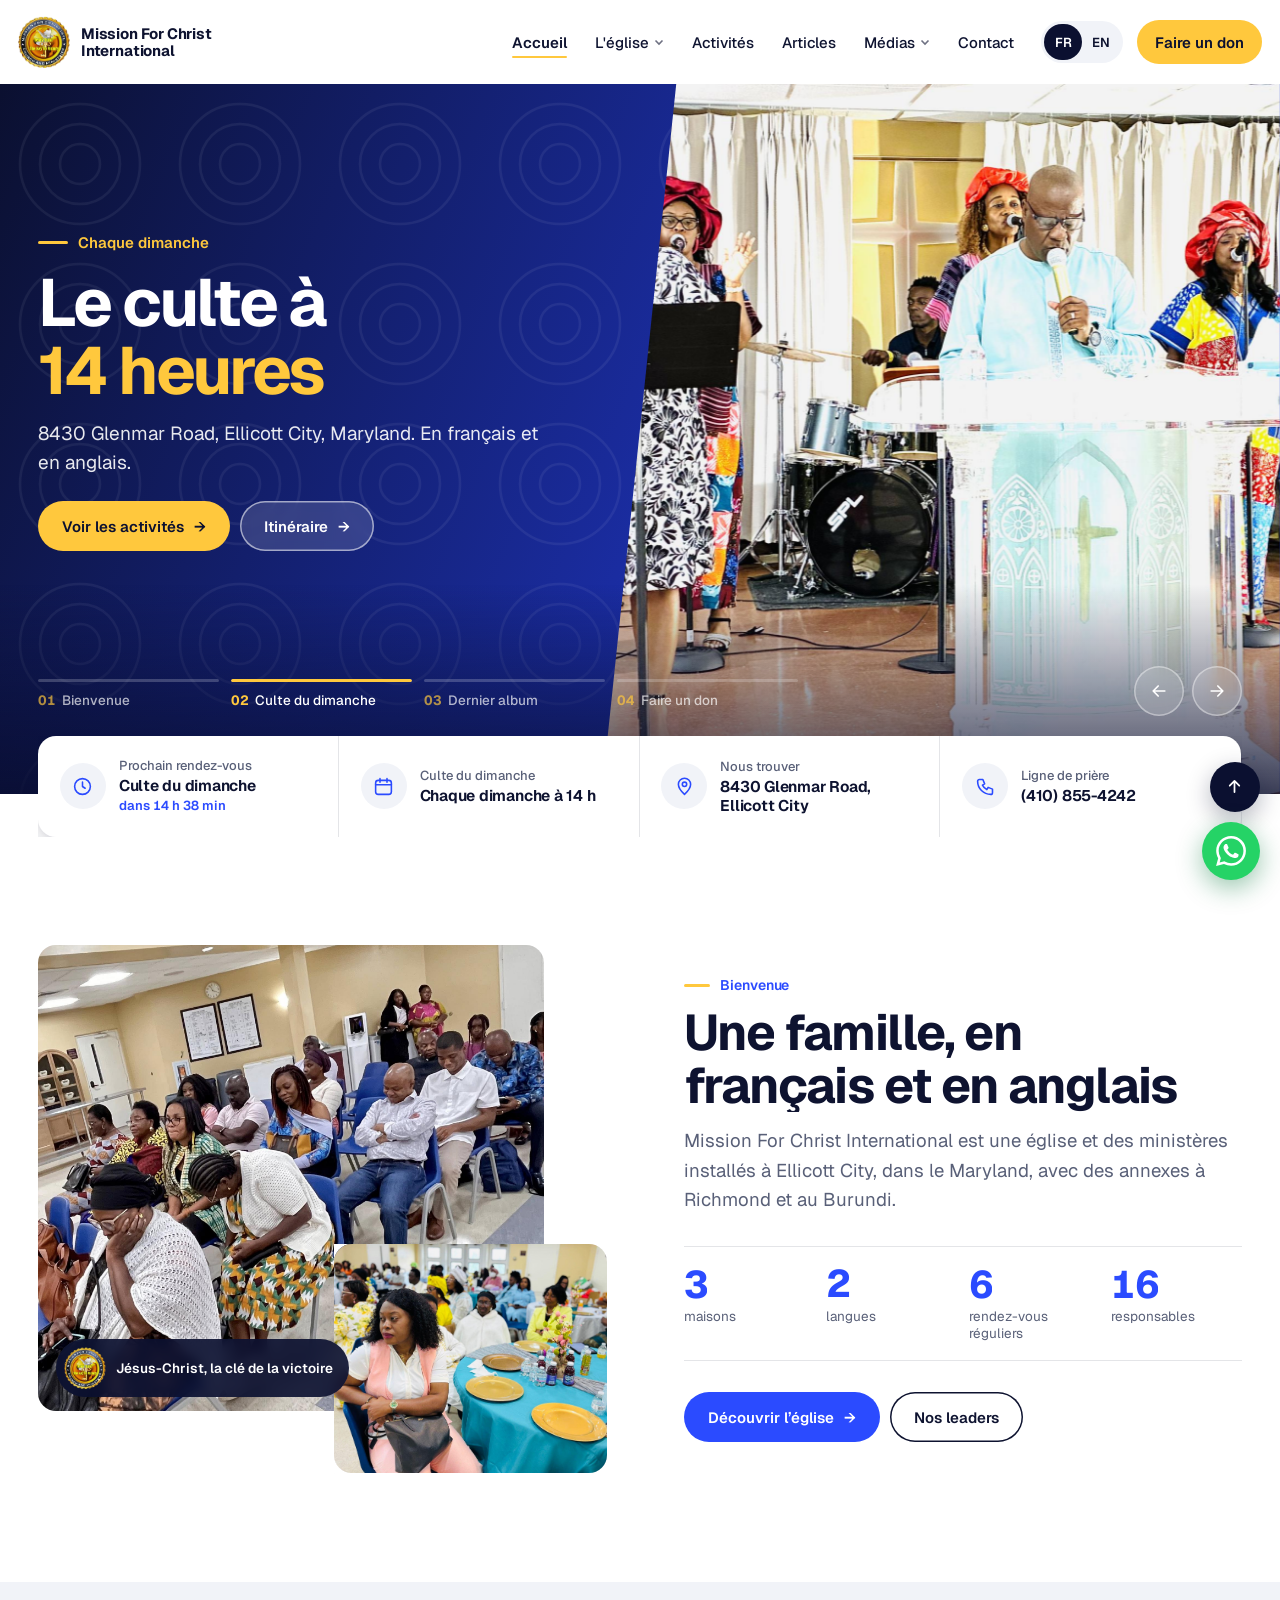
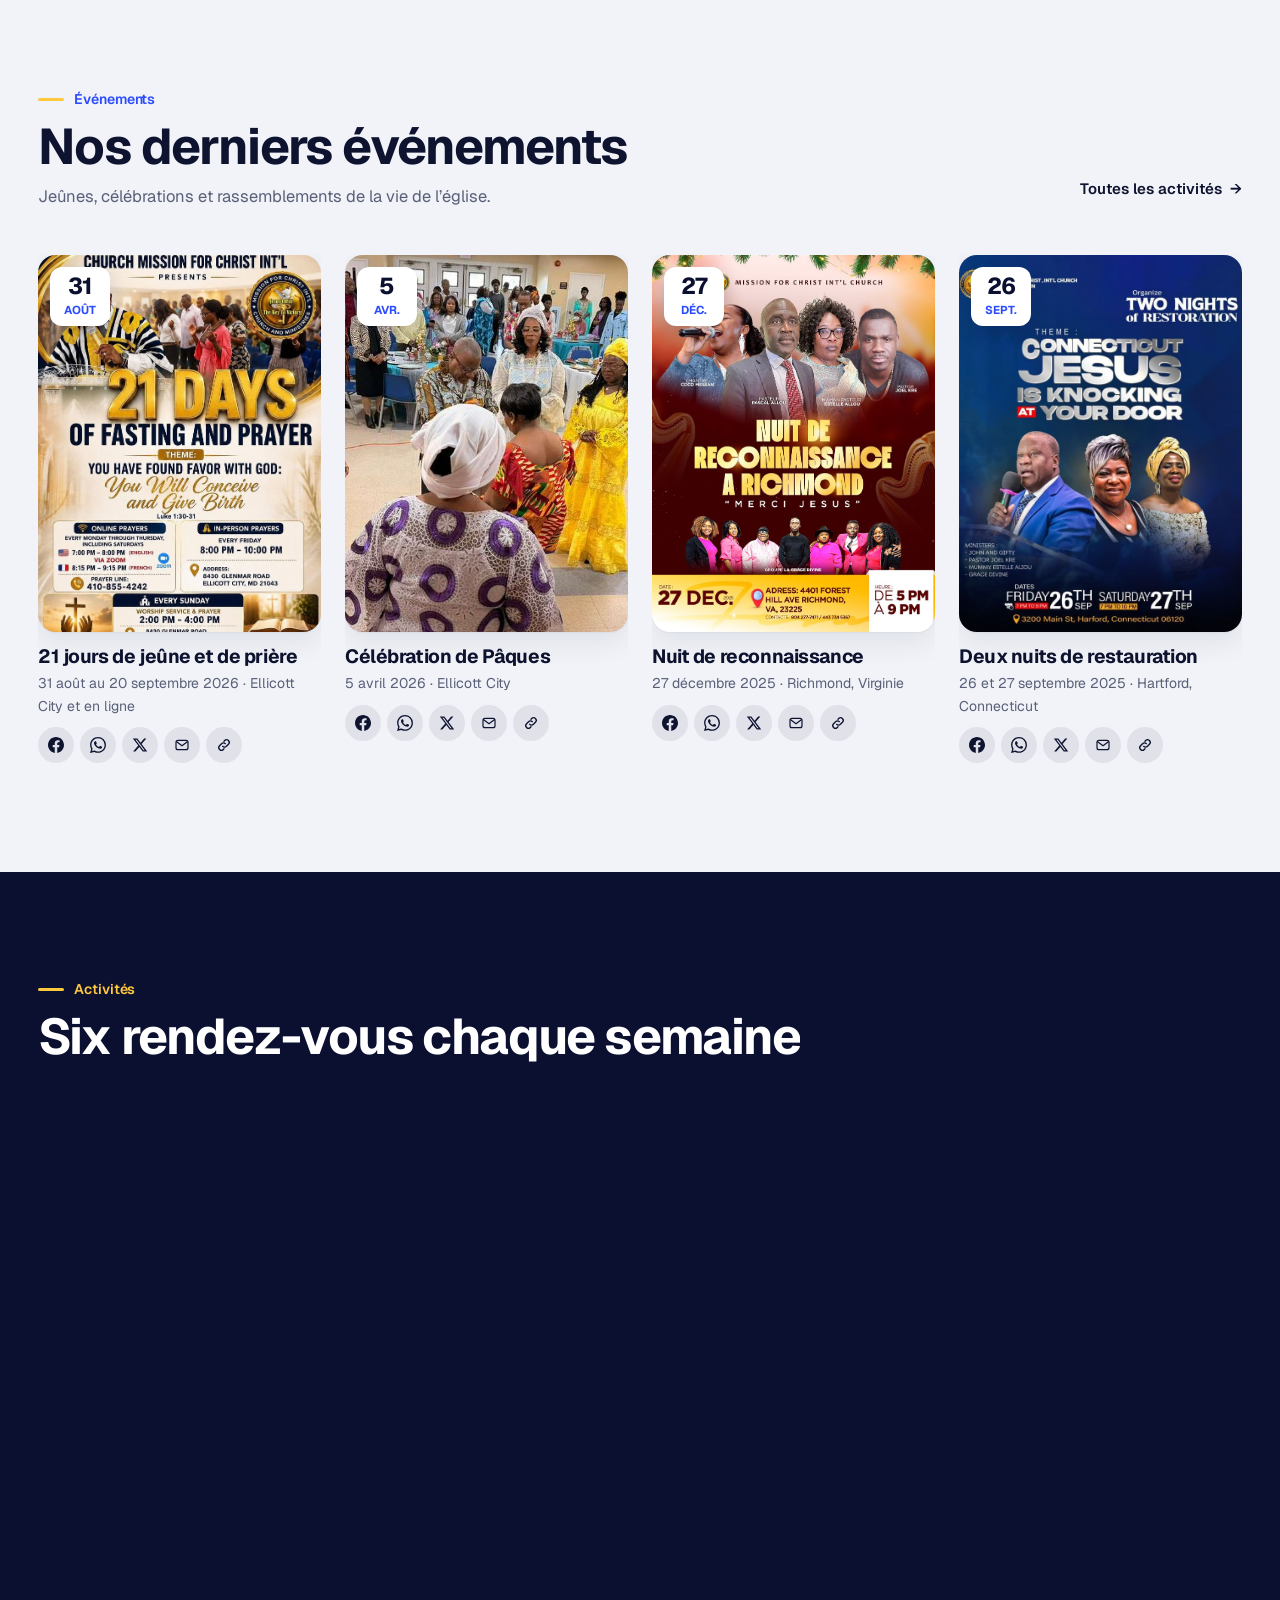
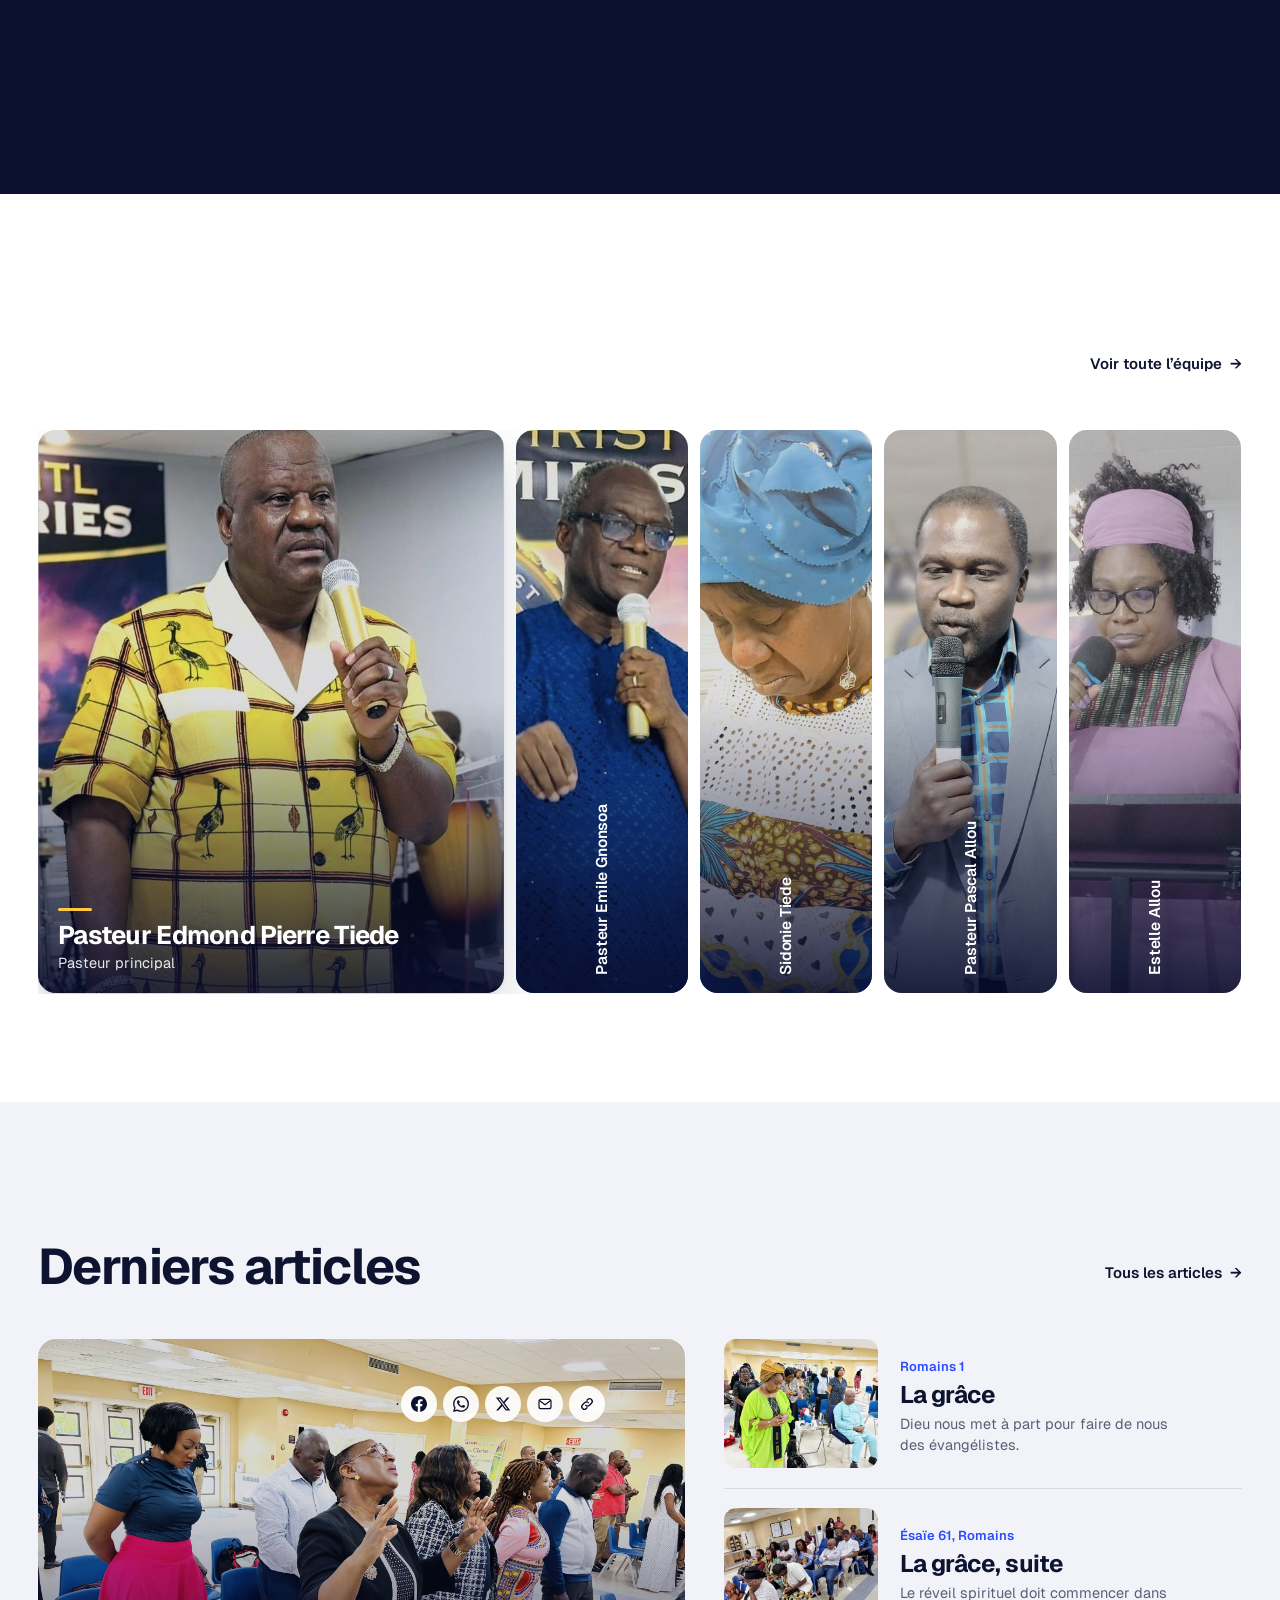
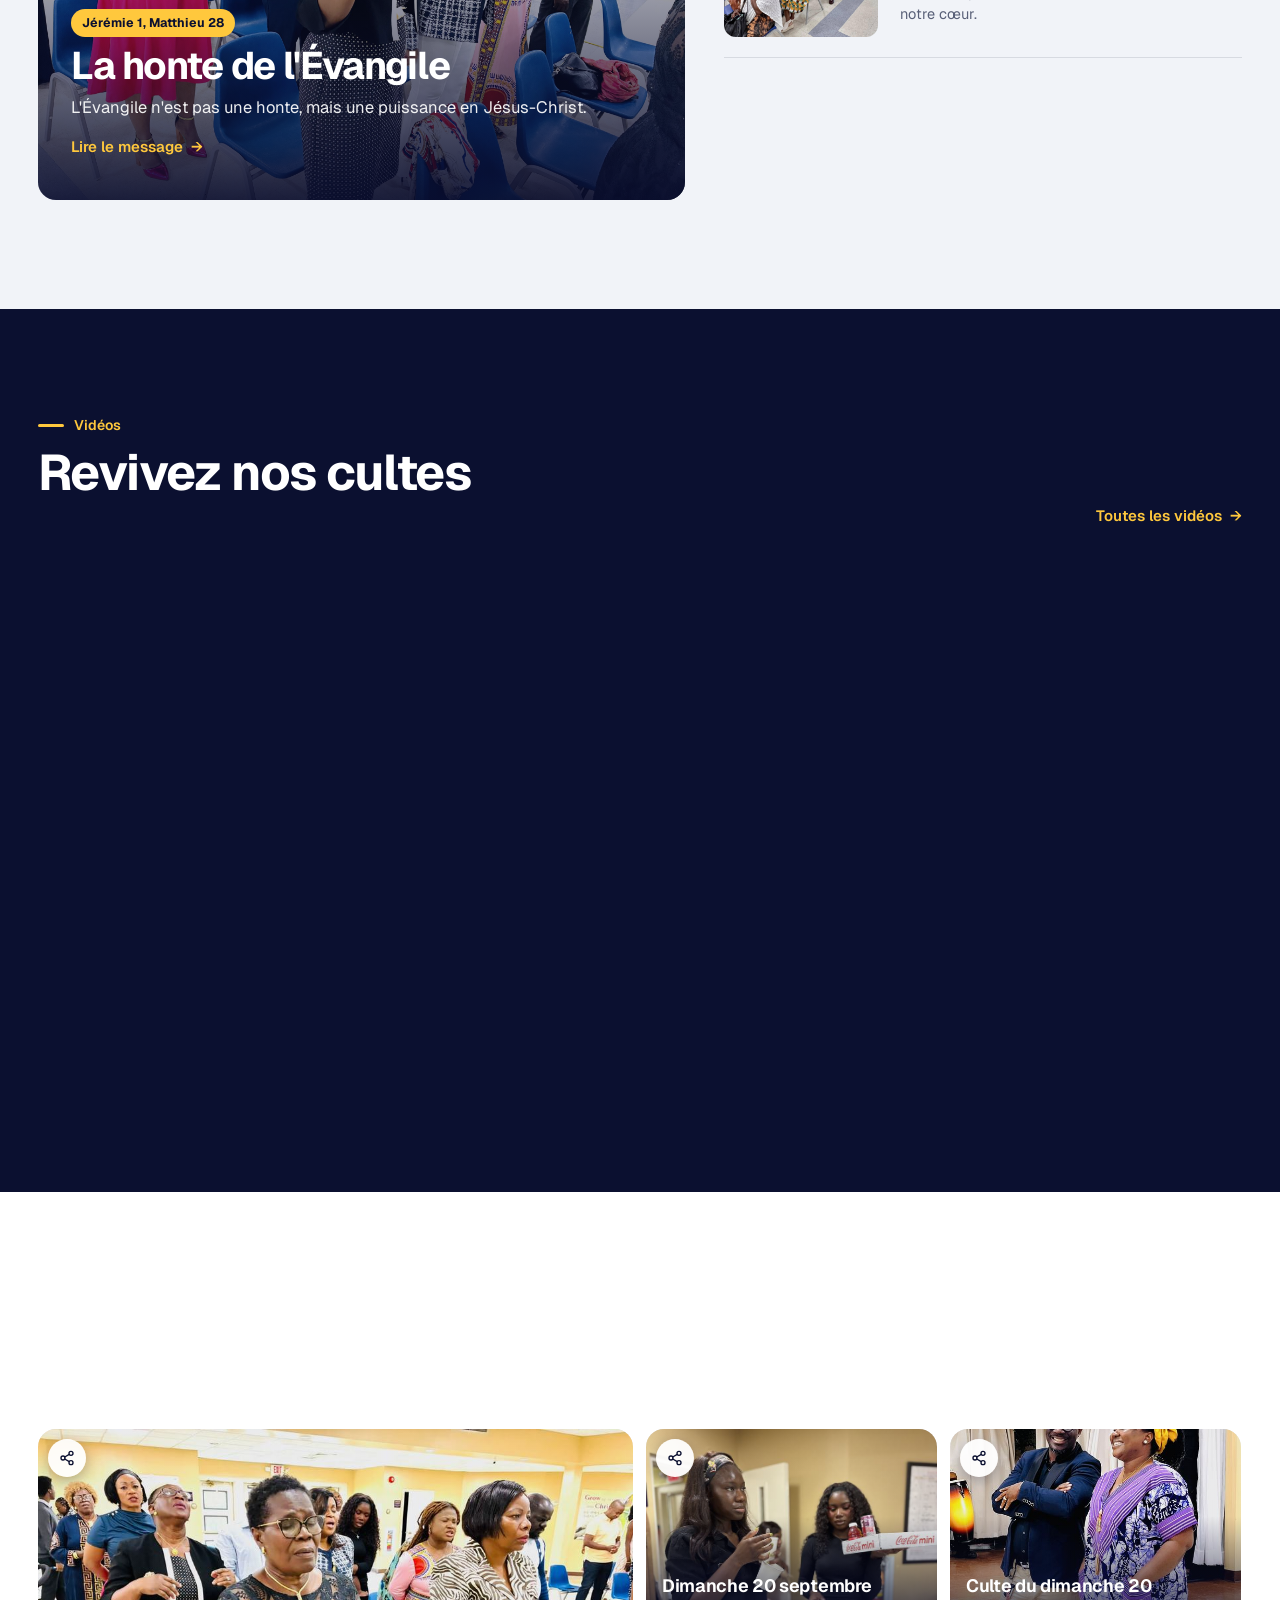
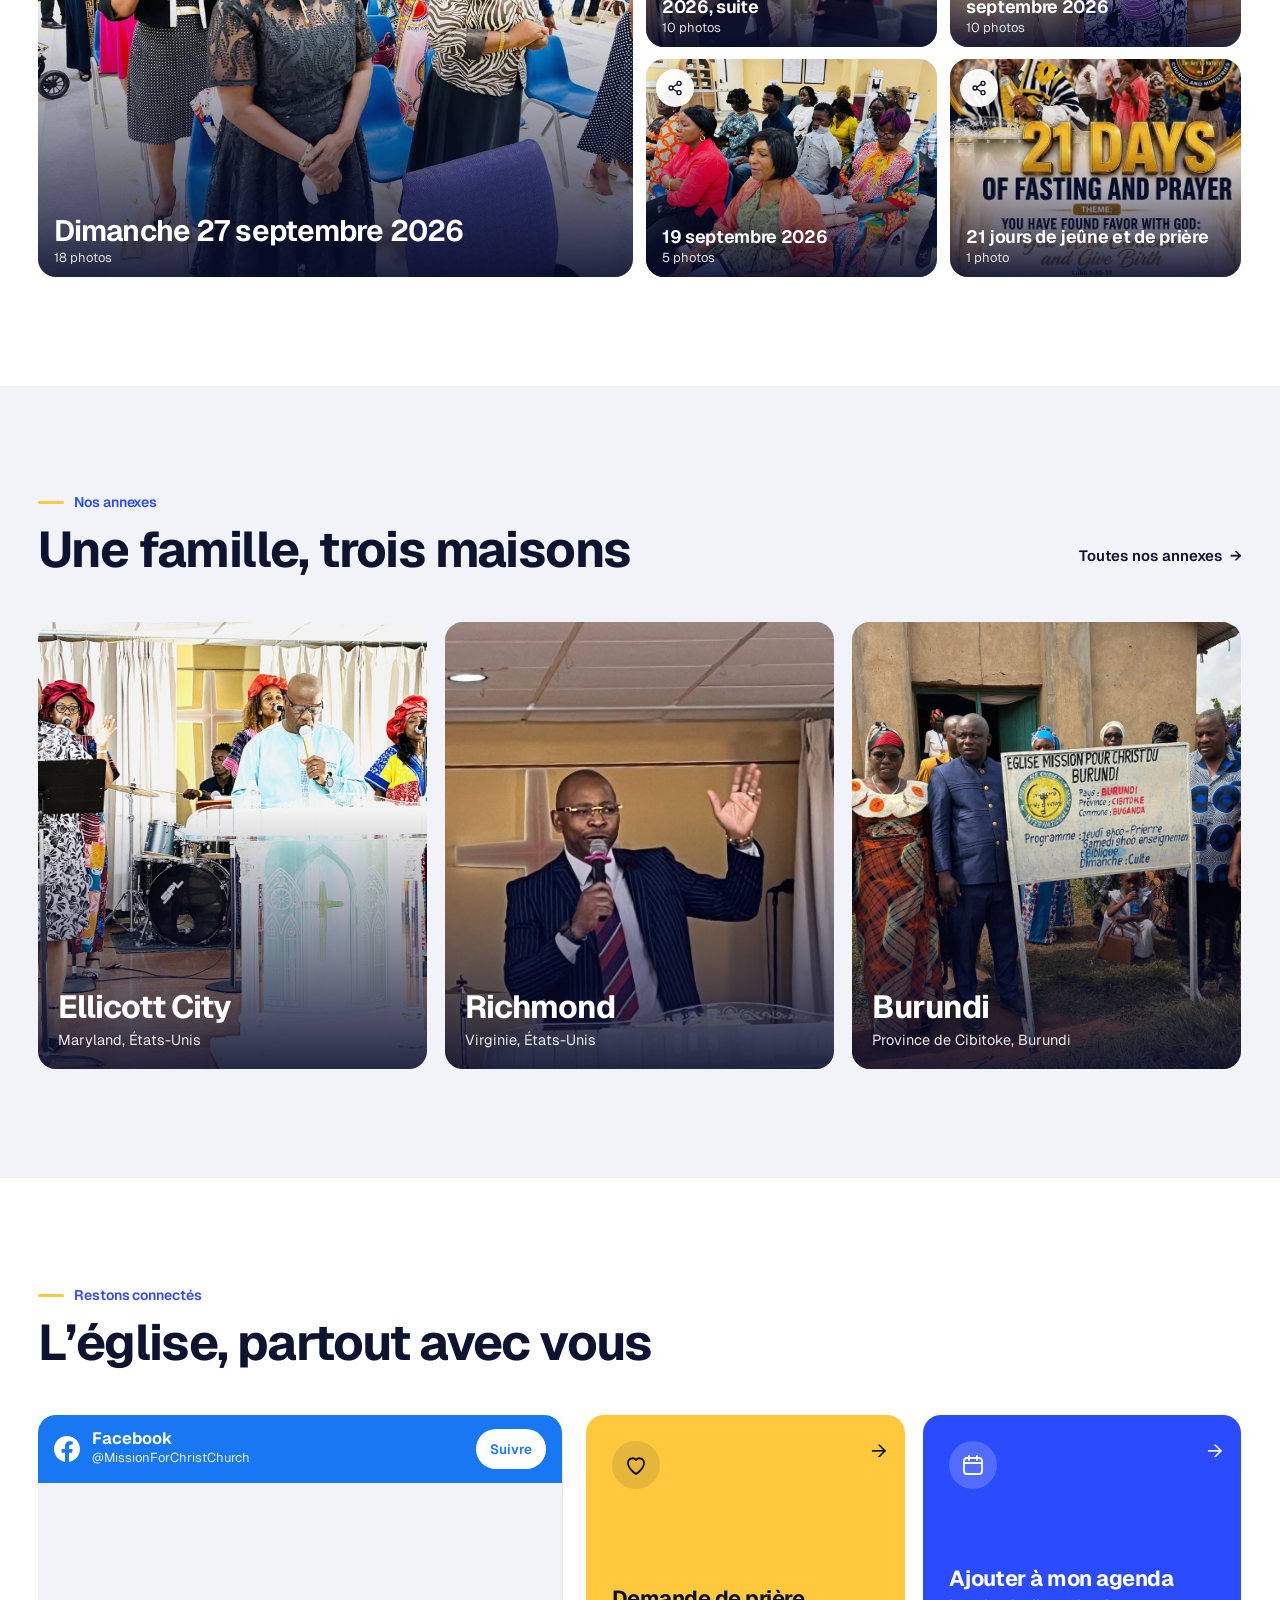
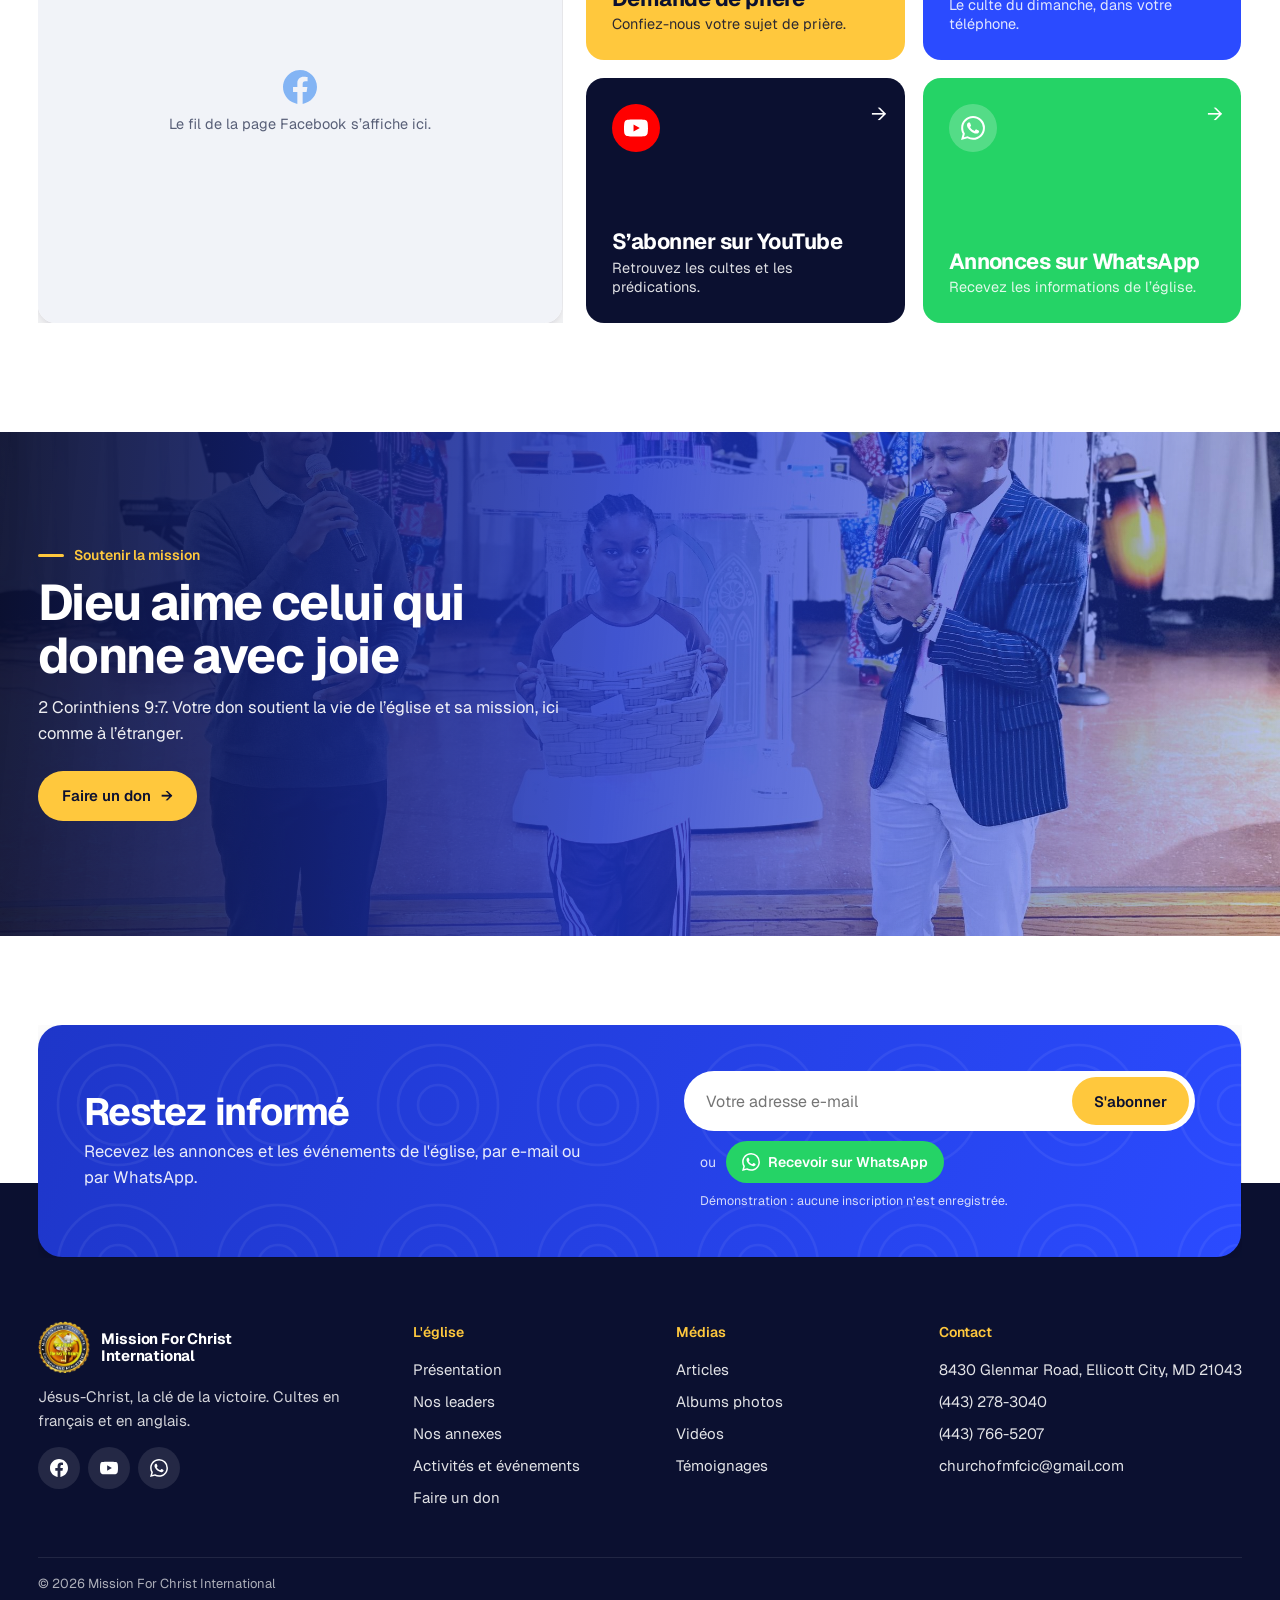
==== commit e91f8d89: "Ajoute les aperçus de partage et corrige l'affichage mobile Ajoute les balises d'aperçu, une image d" ====
--- a/index.html
+++ b/index.html
@@ -3,16 +3,29 @@
 <head>
 <meta charset="utf-8"><meta name="viewport" content="width=device-width,initial-scale=1">
 <meta name="robots" content="noindex,nofollow">
+<meta property="og:type" content="website">
+<meta property="og:site_name" content="Mission For Christ International">
+<meta property="og:locale" content="fr_FR">
+<meta property="og:title" content="Mission For Christ International">
+<meta property="og:description" content="Église et ministères à Ellicott City, Maryland. Jésus-Christ, la clé de la victoire. Cultes en français et en anglais.">
+<meta property="og:url" content="https://mfci.milawe.tech/">
+<meta property="og:image" content="https://mfci.milawe.tech/assets/img/partage.jpg">
+<meta property="og:image:secure_url" content="https://mfci.milawe.tech/assets/img/partage.jpg">
+<meta property="og:image:type" content="image/jpeg">
+<meta property="og:image:width" content="1200">
+<meta property="og:image:height" content="630">
+<meta property="og:image:alt" content="Mission For Christ International">
+<meta name="twitter:card" content="summary_large_image">
 <title>Mission For Christ International</title>
 <meta name="description" content="Église et ministères à Ellicott City, Maryland. Jésus-Christ, la clé de la victoire. Cultes en français et en anglais.">
 <link rel="icon" href="assets/img/logo.png">
 <link rel="preconnect" href="https://fonts.googleapis.com"><link rel="preconnect" href="https://fonts.gstatic.com" crossorigin>
 <link href="https://fonts.googleapis.com/css2?family=Geist:wght@400;500;600;700;800&display=swap" rel="stylesheet">
-<link rel="stylesheet" href="site.css?v=8">
+<link rel="stylesheet" href="site.css?v=9">
 </head>
 <body>
 <div id="root"></div>
 <script src="albums-data.js"></script>
-<script src="site.js?v=8"></script>
+<script src="site.js?v=9"></script>
 </body>
 </html>
--- a/site.css
+++ b/site.css
@@ -179,7 +179,7 @@
 .ac-p img{position:absolute;inset:0;width:100%;height:100%;object-fit:cover;opacity:0;transform:scale(1.05);transition:opacity .6s,transform 1.2s var(--ease)}
 .ac-p img.on{opacity:1;transform:none}
 .ac-p::after{content:"";position:absolute;inset:0;background:linear-gradient(0deg,rgba(8,12,44,.8),rgba(8,12,44,0) 52%)}
-.cd{position:absolute;z-index:2;left:16px;right:16px;bottom:16px;padding:16px 18px;border-radius:14px;background:rgba(255,255,255,.1);backdrop-filter:blur(14px);-webkit-backdrop-filter:blur(14px);box-shadow:inset 0 0 0 1px rgba(255,255,255,.2);color:#fff}
+.cd{position:absolute;z-index:2;left:16px;width:fit-content;max-width:calc(100% - 32px);bottom:16px;padding:16px 18px;border-radius:14px;background:rgba(255,255,255,.1);backdrop-filter:blur(14px);-webkit-backdrop-filter:blur(14px);box-shadow:inset 0 0 0 1px rgba(255,255,255,.2);color:#fff}
 .cd small{display:block;font-size:13px;color:var(--gold);font-weight:600}
 .cd strong{display:block;font-size:clamp(18px,1.7vw,22px);font-weight:650;letter-spacing:-.02em;line-height:1.2;margin:2px 0 10px}
 .cd-n{display:flex;gap:clamp(12px,1.8vw,22px)}
@@ -443,7 +443,7 @@
 .lb-s button{flex:none;width:64px;height:48px;padding:0;border:0;border-radius:7px;overflow:hidden;background:none;cursor:pointer;opacity:.5;transition:opacity .2s;box-shadow:inset 0 0 0 0 var(--gold)}
 .lb-s button.on{opacity:1;outline:2px solid var(--gold);outline-offset:1px}
 .lb-s img{width:100%;height:100%;object-fit:cover}
-.toast{position:fixed;left:50%;bottom:92px;z-index:120;width:max-content;max-width:min(90vw,520px);transform:translate(-50%,10px);opacity:0;pointer-events:none;padding:14px 18px;border-radius:14px;background:var(--navy);color:#fff;font-size:14.5px;line-height:1.4;box-shadow:0 10px 40px rgba(0,0,0,.35);transition:opacity .25s,transform .25s}
+.toast{position:fixed;left:50%;bottom:92px;z-index:140;width:max-content;max-width:min(90vw,520px);transform:translate(-50%,10px);opacity:0;pointer-events:none;padding:14px 18px;border-radius:14px;background:var(--navy);color:#fff;font-size:14.5px;line-height:1.4;box-shadow:0 10px 40px rgba(0,0,0,.35);transition:opacity .25s,transform .25s}
 .toast.on{opacity:1;transform:translate(-50%,0)}
 
 /* Effets au défilement */
@@ -469,7 +469,7 @@
   .stats{grid-template-columns:repeat(2,1fr)}
   .ac{grid-template-columns:1fr}
   .ac-p{min-height:0;aspect-ratio:16/9}
-  .rail{display:flex;overflow-x:auto;scroll-snap-type:x proximity;gap:16px;margin-inline:calc(var(--gut)/-2);padding:6px calc(var(--gut)/2) 14px;scrollbar-width:none}
+  .rail{display:flex;overflow-x:auto;overflow-y:hidden;scroll-snap-type:x proximity;gap:16px;margin-inline:calc(var(--gut)/-2);padding:6px calc(var(--gut)/2) 14px;scrollbar-width:none}
   .rail::-webkit-scrollbar{display:none}
   .rail>*{flex:0 0 clamp(210px,31vw,270px);scroll-snap-align:start}
   .ft-g{grid-template-columns:1fr 1fr 1fr}.ft-brand{grid-column:1/-1}
@@ -513,7 +513,7 @@
   .ico{width:40px;height:40px}
   .sh{flex-direction:column;align-items:flex-start;gap:6px}
   .ab{grid-template-columns:1fr}
-  .stats{grid-template-columns:repeat(4,1fr);gap:8px}.stat span{font-size:12px}
+  .stats{grid-template-columns:repeat(4,1fr);gap:8px}.stat b{font-size:36px}.stat>span{font-size:12px}
   .rail>*{flex-basis:72vw}
   .ac-r{grid-template-columns:64px 1fr;padding:14px 8px}
   .ac-day{grid-row:1;grid-column:1}
@@ -779,7 +779,7 @@
 .acards.list .ac2-s .shr{padding:0;box-shadow:none;margin:0}
 .acards.list .t{padding:14px 22px}
 @media (max-width:899px){.acards.list .ac2{display:block}.acards.list .ac2-s{padding:0 16px 14px}.acards.list .ac2-s .shr{padding-top:12px;box-shadow:0 -1px 0 var(--rule)}}
-@media (max-width:699px){.acards.list .ac2-l{grid-template-columns:110px 1fr}.acards.list .t{padding:12px 14px}.acards.list .t p{display:none}.acards.list .t .more{display:none}}
+@media (max-width:699px){.acards.list .ac2-l{grid-template-columns:110px 1fr}.acards.list .t{padding:12px 14px}.acards.list .t p{display:-webkit-box;-webkit-box-orient:vertical;-webkit-line-clamp:2;overflow:hidden;font-size:13.5px;line-height:1.4;margin-top:4px}.acards.list .t .more{display:none}}
 /* Squelettes */
 .sk,.sk-im{background-color:#E6E9F2;background-image:linear-gradient(100deg,rgba(255,255,255,0) 25%,rgba(255,255,255,.65) 50%,rgba(255,255,255,0) 75%);background-size:220% 100%;background-repeat:no-repeat;animation:shim 1.25s linear infinite}
 .sk{border-radius:var(--r);display:block}
@@ -835,6 +835,30 @@
 @media (max-width:699px){.lx-i img{left:0!important;width:100%!important;transform:none!important}.coin-w{width:min(100%,300px)}.coin-h{bottom:-10px}.mo-st{display:none}}
 
 /* Page Annexes */
+/* Tactile : l'effet de survol ne reste pas accroche sous le doigt */
+@media (hover:none){.ev:hover .ev-i{--ty:0px;box-shadow:var(--sh)}.ev:hover .ev-d{transform:none}.ev:hover .ev-g{opacity:0}.ev:hover .ev-o{opacity:0;transform:translateY(14px)}}
+
+/* Partage d'un album */
+.alb-bar{display:flex;align-items:center;justify-content:space-between;gap:12px;flex-wrap:wrap;margin-bottom:clamp(16px,2vw,24px)}
+.alb-bar>span{color:var(--muted);font-size:15px}
+.alb-bar .btn svg{width:18px;height:18px}
+.alb-s{position:absolute;z-index:3;left:10px;top:10px;width:38px;height:38px;border-radius:50%;display:grid;place-items:center;background:rgba(255,255,255,.94);color:var(--navy);box-shadow:0 4px 14px rgba(8,12,44,.28);cursor:pointer;transition:background-color .2s,color .2s,transform .25s var(--ease)}
+.alb-s svg{width:16px;height:16px}
+.alb-s::after{content:"";position:absolute;inset:-5px}
+.alb-s:hover{background:var(--blue);color:#fff;transform:translateY(-2px)}
+.pop-in.shm{display:block;width:min(460px,100%);padding:clamp(20px,3vw,28px)}
+.shm h2{font-size:clamp(22px,3vw,27px);padding-right:44px}
+.shm-c{margin:14px 0;border-radius:14px;overflow:hidden;background:var(--mist);box-shadow:inset 0 0 0 1px var(--rule)}
+.shm-c img{display:block;width:100%;aspect-ratio:1.91/1;object-fit:cover;object-position:50% 30%}
+.shm-c div{padding:10px 14px 12px}
+.shm-c b{display:block;font-weight:650;font-size:15.5px;line-height:1.25}
+.shm-c span{display:block;font-size:13px;color:var(--muted);margin-top:2px}
+.shm-l{margin-bottom:10px}
+.shm-o{display:grid;grid-auto-flow:column;grid-auto-columns:1fr;gap:8px;margin-top:10px}
+.shm-o a,.shm-o button{display:flex;flex-direction:column;align-items:center;gap:5px;padding:10px 4px;border:0;border-radius:12px;background:var(--mist);color:var(--ink);font:500 12.5px var(--t);cursor:pointer;text-decoration:none;transition:background-color .2s,color .2s}
+.shm-o svg{width:18px;height:18px}
+.shm-o a:hover,.shm-o button:hover{background:var(--blue);color:#fff}
+
 .anx-n{position:sticky;top:68px;z-index:20;background:rgba(255,255,255,.94);backdrop-filter:blur(10px);-webkit-backdrop-filter:blur(10px);box-shadow:0 1px 0 var(--rule);padding:10px 0}
 .anx-n .chip{gap:7px}
 .anx-n .chip svg{width:16px;height:16px;color:var(--blue)}
